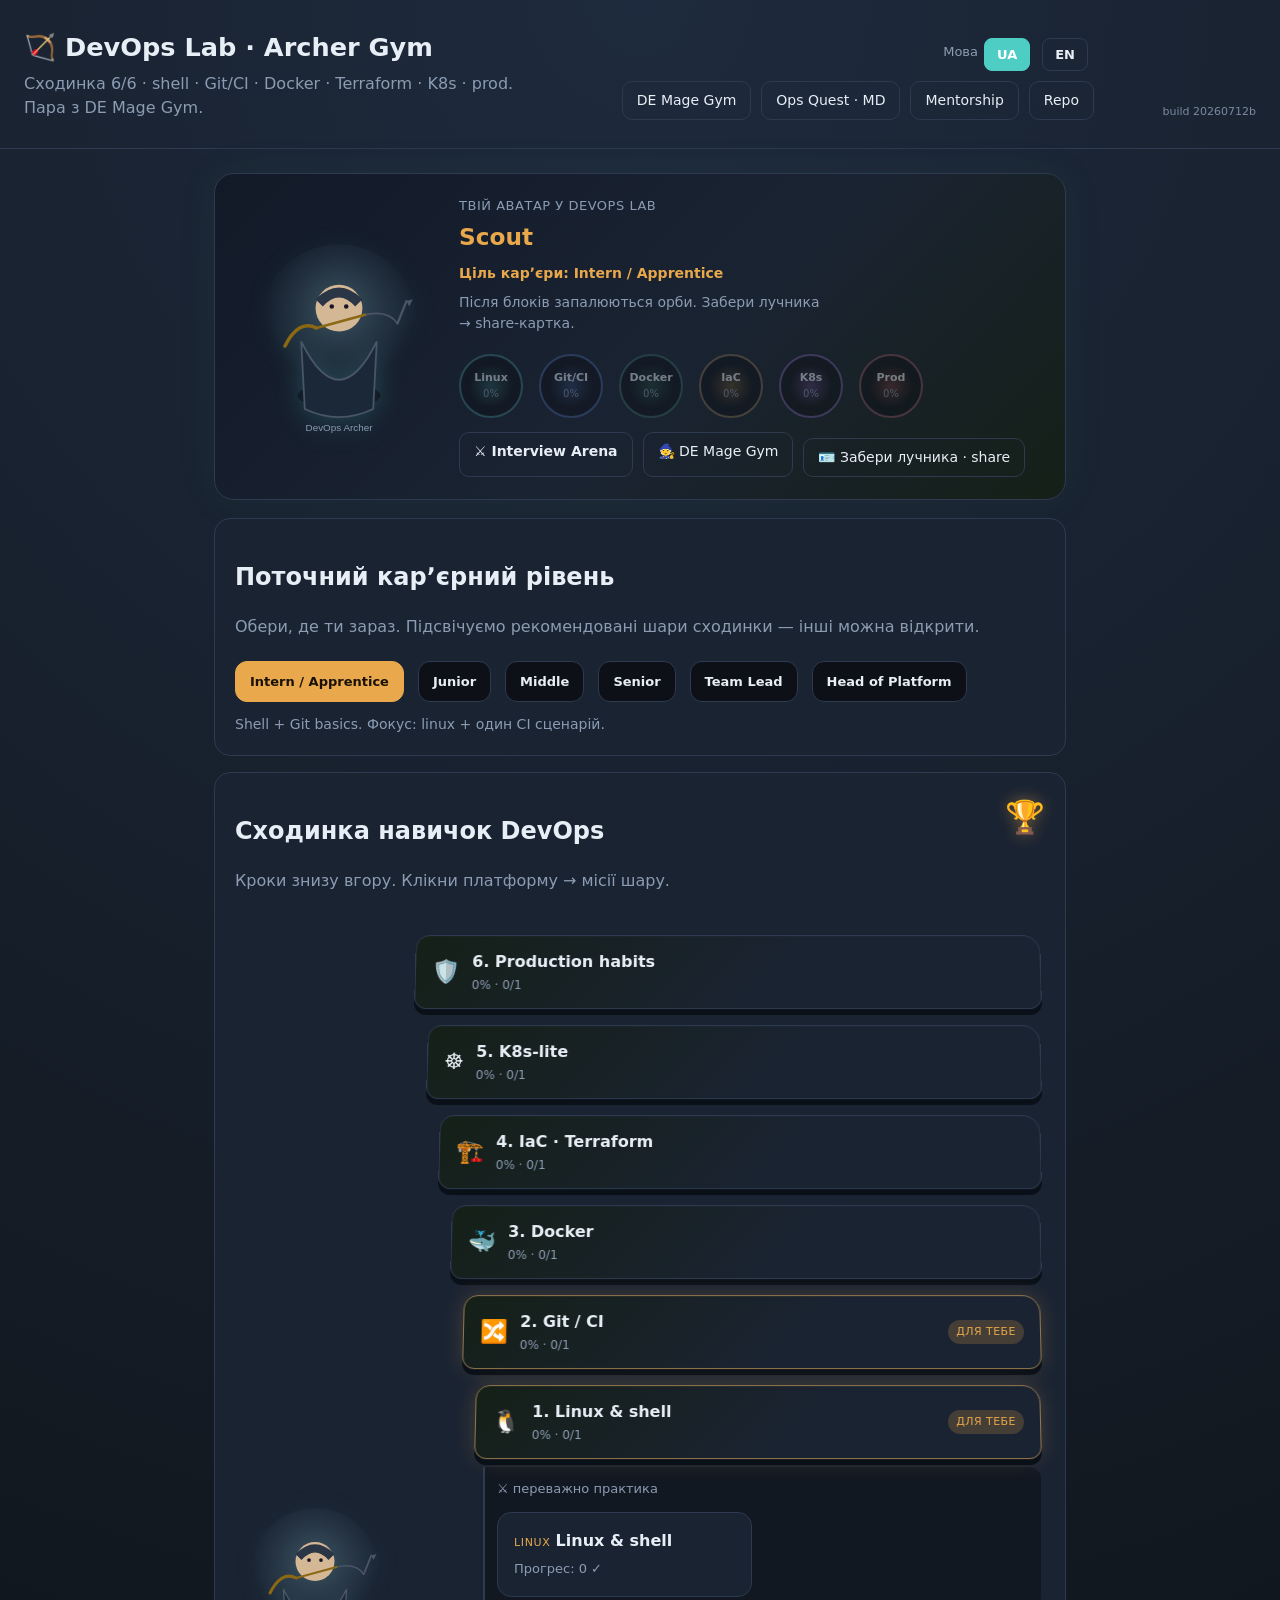
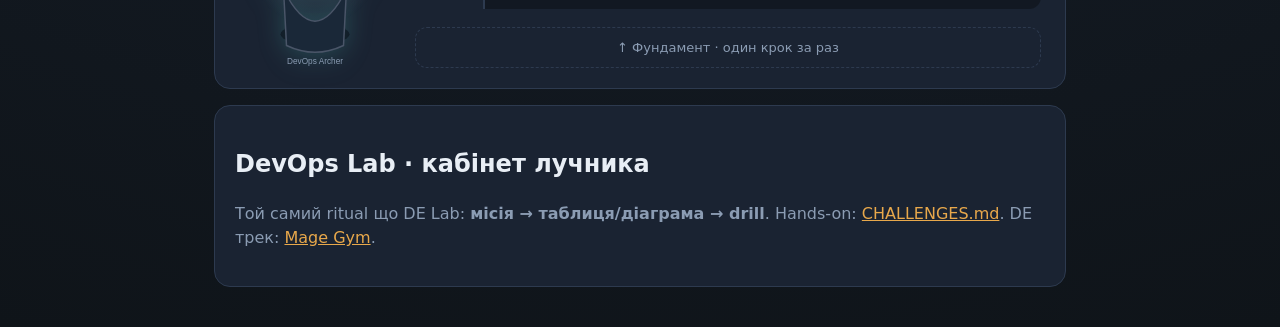
==== interactive/index.html @ 9ee4b8bf "Replace DevOps theory bullets with schema-first concept cards. Shell/Git/Docker/Terraform/K8s L0 map" ====
<!doctype html>
<html lang="uk">
<head>
  <meta charset="utf-8">
  <meta name="viewport" content="width=device-width, initial-scale=1">
  <title>DevOps Lab · Archer Gym</title>
  <meta name="description" content="DevOps Lab — shell, Git/CI, Docker, Terraform, K8s, prod drills. Archer hero, Ops Interview Arena.">
  <meta property="og:type" content="website">
  <meta property="og:site_name" content="DevOps Lab">
  <meta property="og:title" content="DevOps Lab · Archer Gym">
  <meta property="og:description" content="Claim your DevOps Archer. Shell · Git · Docker · K8s · Ops Arena.">
  <meta property="og:url" content="https://devops-lab-gym.web.app/">
  <link rel="stylesheet" href="styles.css?v=20260712b">
  <style>
    :root { --accent: #4ecdc4; --accent2: #e8a84b; }
    .hero-archer { filter: drop-shadow(0 0 12px rgba(78, 205, 196, 0.25)); }
  </style>
</head>
<body>
  <header>
    <div>
      <h1 id="hdr-title">🏹 DevOps Lab · Archer Gym</h1>
      <p id="hdr-lede">Сходинка навичок · shell · Git/CI · Docker.</p>
    </div>
    <div class="header-right">
      <div id="lang-slot"></div>
      <nav>
        <a id="nav-de-lab" href="https://de-lab-interview-gym.web.app" target="_blank" rel="noopener">DE Mage Gym</a>
        <a id="nav-ops-md" href="https://github.com/TEZv/devops-lab/blob/main/CHALLENGES.md" target="_blank" rel="noopener">Ops Quest · MD</a>
        <a id="nav-mentorship" href="https://sphere-mentorship-hub.vercel.app" target="_blank" rel="noopener">Mentorship</a>
        <a id="nav-repo" href="https://github.com/TEZv/devops-lab" target="_blank" rel="noopener">Repo</a>
      </nav>
    </div>
  </header>
  <main id="app"><p>Завантаження…</p></main>
  <script src="i18n.js?v=20260712b"></script>
  <script src="ladder.js?v=20260712b"></script>
  <script src="theory-viz.js?v=20260712b"></script>
  <script src="code-format.js?v=20260712b"></script>
  <script src="engine.js?v=20260712b"></script>
  <script src="interview-hub.js?v=20260712b"></script>
  <script src="app.js?v=20260712b"></script>
</body>
</html>
---- interactive/styles.css ----
:root {
  --bg: #0f1419;
  --card: #1a2332;
  --ink: #e8eef5;
  --muted: #8b9cb3;
  --line: #2d3a4f;
  --accent: #3d9a6a;
  --accent2: #e8a84b;
  --bad: #d45d5d;
  --good: #3d9a6a;
}
* { box-sizing: border-box; }
body {
  margin: 0;
  font-family: "Segoe UI", system-ui, sans-serif;
  background: radial-gradient(circle at top, #1e2a3d, var(--bg));
  color: var(--ink);
  line-height: 1.5;
}
a { color: var(--accent2); }
header {
  padding: 28px 24px;
  border-bottom: 1px solid var(--line);
  display: flex;
  flex-wrap: wrap;
  justify-content: space-between;
  gap: 16px;
  align-items: flex-end;
}
header h1 { margin: 0 0 6px; font-size: 1.6rem; }
header p { margin: 0; color: var(--muted); max-width: 52ch; }
header nav { display: flex; gap: 10px; flex-wrap: wrap; }
.header-right {
  display: flex;
  flex-direction: column;
  align-items: flex-end;
  gap: 10px;
}
.lang-toggle {
  display: inline-flex;
  align-items: center;
  gap: 6px;
  font-size: 13px;
  color: var(--muted);
}
.lang-toggle button {
  padding: 6px 12px;
  border-radius: 8px;
  border: 1px solid var(--line);
  background: transparent;
  color: var(--ink);
  cursor: pointer;
  font-size: 13px;
  font-weight: 600;
}
.lang-toggle button.active {
  background: var(--accent);
  border-color: var(--accent);
  color: #fff;
}
header nav a {
  padding: 8px 14px;
  border: 1px solid var(--line);
  border-radius: 10px;
  text-decoration: none;
  color: var(--ink);
  font-size: 14px;
}
.build-tag {
  display: block;
  margin-top: 8px;
  font-size: 11px;
  color: var(--muted);
  opacity: .85;
}
main { max-width: 900px; margin: 0 auto; padding: 24px; }
.pl-card {
  background: var(--card);
  border: 1px solid var(--line);
  border-radius: 16px;
  padding: 20px;
  margin-bottom: 16px;
}
.pl-block-grid {
  display: grid;
  grid-template-columns: repeat(auto-fill, minmax(220px, 1fr));
  gap: 12px;
}
.pl-block-btn {
  text-align: left;
  background: var(--card);
  border: 1px solid var(--line);
  border-radius: 14px;
  padding: 16px;
  color: var(--ink);
  cursor: pointer;
}
.pl-block-btn:hover { border-color: var(--accent); }
.pl-block-btn.stub { border-style: dashed; opacity: .75; }
.pl-level-tabs { display: flex; gap: 8px; flex-wrap: wrap; margin: 16px 0; }
.pl-level-tab {
  padding: 8px 14px;
  border-radius: 10px;
  border: 1px solid var(--line);
  background: transparent;
  color: var(--ink);
  cursor: pointer;
}
.pl-level-tab.active { background: var(--accent); border-color: var(--accent); color: #fff; }
.pl-level-tab.done { box-shadow: inset 0 0 0 2px var(--good); }
.pl-diagram {
  background: #0d1117;
  padding: 14px;
  border-radius: 10px;
  font-size: 13px;
  overflow-x: auto;
  border: 1px solid var(--line);
  font-family: ui-monospace, monospace;
  white-space: pre-wrap;
  word-break: break-word;
}
.pl-blank-template {
  font-family: ui-monospace, monospace;
  font-size: 14px;
  padding: 14px;
  background: #0d1117;
  border-radius: 10px;
  line-height: 1.55;
  margin-bottom: 12px;
  white-space: pre-wrap;
  word-break: break-word;
  overflow-x: auto;
  tab-size: 2;
}
.pl-slot {
  display: inline-block;
  min-width: 72px;
  padding: 2px 8px;
  margin: 0 2px;
  border-radius: 6px;
  border: 1px dashed var(--accent2);
}
.pl-slot.filled { border-style: solid; background: rgba(61,154,106,.15); }
.pl-word-bank { display: flex; flex-wrap: wrap; gap: 8px; margin: 12px 0; }
.pl-chip {
  padding: 8px 12px;
  border-radius: 999px;
  border: 1px solid var(--line);
  background: #243044;
  color: var(--ink);
  cursor: pointer;
}
.pl-chip:hover { border-color: var(--accent2); }
.pl-drag-list { display: grid; gap: 8px; }
.pl-drag-item {
  padding: 12px;
  border: 1px solid var(--line);
  border-radius: 10px;
  cursor: grab;
  background: #243044;
}
.pl-match-grid { display: grid; grid-template-columns: 1fr 1fr; gap: 12px; position: relative; z-index: 1; }
@media (max-width: 640px) {
  .pl-match-grid { grid-template-columns: 1fr; }
  .pl-match-svg { display: none; }
}
.pl-match-wrap { position: relative; }
.pl-match-arena {
  position: relative;
  margin: 8px 0 4px;
}
.pl-match-svg {
  position: absolute;
  inset: 0;
  width: 100%;
  height: 100%;
  pointer-events: none;
  z-index: 2;
  overflow: visible;
}
.pl-match-col { display: flex; flex-direction: column; gap: 6px; }
.pl-match-btn {
  display: block;
  width: 100%;
  text-align: left;
  padding: 10px 12px;
  border: 1px solid var(--line);
  border-radius: 10px;
  background: #243044;
  color: var(--ink);
  cursor: pointer;
  margin-bottom: 0;
  transition: border-color .15s, box-shadow .15s, transform .15s;
}
.pl-match-btn.sel { border-color: var(--accent2); box-shadow: 0 0 0 1px var(--accent2); }
.pl-match-btn.done { opacity: 1; cursor: default; }
.pl-match-btn.miss { border-color: var(--bad); animation: pl-shake .35s ease; }
@keyframes pl-shake {
  0%, 100% { transform: translateX(0); }
  25% { transform: translateX(-4px); }
  75% { transform: translateX(4px); }
}
.pl-match-study { margin-bottom: 8px; }
.pl-study-list { display: flex; flex-direction: column; gap: 8px; margin: 12px 0; }
.pl-study-row {
  display: grid;
  grid-template-columns: auto 1fr auto 1.4fr;
  gap: 10px;
  align-items: center;
  padding: 12px 14px;
  border-radius: 12px;
  border: 1px solid color-mix(in srgb, var(--pair) 55%, var(--line));
  background: color-mix(in srgb, var(--pair) 12%, #1a2332);
  border-left: 4px solid var(--pair);
}
.pl-study-left { font-weight: 600; }
.pl-study-arrow { color: var(--pair); font-size: 1.1rem; }
.pl-study-right { color: var(--ink); font-size: 14px; }
@media (max-width: 640px) {
  .pl-study-row { grid-template-columns: 1fr; }
  .pl-study-arrow { display: none; }
}
.pl-focus-chip {
  display: inline-block;
  margin-top: 8px;
  padding: 4px 10px;
  border-radius: 999px;
  font-size: 12px;
  background: rgba(232, 168, 75, 0.18);
  color: var(--accent2);
  border: 1px solid color-mix(in srgb, var(--accent2) 40%, transparent);
}
.pl-anchor { color: var(--accent2) !important; }
.pl-feedback { color: var(--muted); font-size: 14px; margin-top: 10px; }
.pl-actions { display: flex; gap: 8px; flex-wrap: wrap; margin-top: 10px; }
button {
  padding: 10px 16px;
  border-radius: 10px;
  border: 0;
  background: var(--accent);
  color: #fff;
  cursor: pointer;
  font: inherit;
}
button.ghost { background: transparent; border: 1px solid var(--line); color: var(--ink); }
.pl-pair { font-size: 14px; color: var(--muted); }
.pl-tip { color: var(--muted); font-size: 13px; margin: 0 0 8px; }
button { margin-right: 6px; margin-top: 6px; }
.pl-note { color: var(--accent2); font-size: 14px; }
.pl-tag {
  display: inline-block;
  font-size: 11px;
  letter-spacing: .04em;
  text-transform: uppercase;
  color: var(--accent2);
  border: 1px solid var(--line);
  border-radius: 999px;
  padding: 2px 8px;
  margin-bottom: 6px;
}
.pl-slot.active { box-shadow: 0 0 0 2px var(--accent2); }
.pl-slot.drop-target { background: rgba(232,168,75,.2); }
.pl-chip.dragging { opacity: .55; }
.pl-code-buggy {
  background: #1a1010;
  border: 1px solid var(--bad);
  border-radius: 10px;
  padding: 14px;
  overflow-x: auto;
  font-size: 13px;
  font-family: ui-monospace, monospace;
  white-space: pre-wrap;
  word-break: break-word;
  tab-size: 2;
}
.pl-options { display: grid; gap: 8px; margin: 12px 0; }
.pl-option-btn {
  text-align: left;
  background: #243044;
  border: 1px solid var(--line);
  color: var(--ink);
  border-radius: 12px;
  padding: 12px 14px;
}
.pl-option-btn.ok { border-color: var(--good); background: rgba(61,154,106,.15); }
.pl-option-btn.bad { border-color: var(--bad); background: rgba(212,93,93,.12); }
.pl-tracks { display: flex; gap: 8px; flex-wrap: wrap; margin: 12px 0 16px; }
.pl-pill {
  border: 1px solid var(--line);
  border-radius: 999px;
  padding: 4px 10px;
  font-size: 12px;
  color: var(--muted);
}
.pl-track-label {
  display: block;
  font-size: 11px;
  color: var(--accent2);
  margin-bottom: 4px;
  text-transform: uppercase;
  letter-spacing: .05em;
}
.pl-howto ol { color: var(--muted); padding-left: 1.2rem; }
.pl-howto li { margin-bottom: 6px; }
.pl-level-tabs { max-height: 140px; overflow: auto; }
.pl-progress-line { color: var(--accent2); font-size: 13px; margin: 8px 0 0; }
.pl-toast {
  position: fixed;
  right: 16px;
  bottom: 16px;
  padding: 10px 14px;
  border-radius: 12px;
  background: #243044;
  border: 1px solid var(--good);
  color: var(--ink);
  z-index: 50;
  animation: pl-pop .25s ease;
}
.pl-toast.bad { border-color: var(--bad); }
@keyframes pl-pop {
  from { transform: translateY(8px); opacity: 0; }
  to { transform: none; opacity: 1; }
}
button.marked { background: var(--good); }
.pl-story {
  display: flex;
  gap: 12px;
  align-items: flex-start;
  background: linear-gradient(120deg, rgba(61,154,106,.15), rgba(232,168,75,.12));
  border: 1px solid var(--line);
  border-radius: 14px;
  padding: 14px;
  margin-bottom: 12px;
}
.pl-story p { margin: 0; }
.pl-story-emoji { font-size: 1.6rem; }
.pl-flow {
  display: flex;
  flex-wrap: wrap;
  gap: 8px;
  align-items: stretch;
  margin: 12px 0;
}
.pl-flow-step {
  flex: 1 1 120px;
  background: #243044;
  border: 1px solid var(--line);
  border-radius: 12px;
  padding: 10px;
  display: flex;
  flex-direction: column;
  gap: 4px;
}
.pl-flow-step span { color: var(--muted); font-size: 12px; }
.pl-flow-arrow {
  align-self: center;
  color: var(--accent2);
  font-weight: 700;
}
.pl-diagram-alive {
  border-color: var(--accent);
  box-shadow: inset 0 0 0 1px rgba(61,154,106,.25);
}
.pl-flip-grid {
  display: grid;
  grid-template-columns: repeat(auto-fill, minmax(160px, 1fr));
  gap: 10px;
}
.pl-flip-card {
  min-height: 110px;
  border-radius: 14px;
  border: 1px solid var(--line);
  background: #243044;
  color: var(--ink);
  cursor: pointer;
  padding: 12px;
  text-align: left;
  transition: transform .2s ease, border-color .2s ease;
}
.pl-flip-card:hover { border-color: var(--accent2); transform: translateY(-2px); }
.pl-flip-card .back { display: none; color: var(--muted); font-size: 13px; }
.pl-flip-card.flipped {
  background: rgba(61,154,106,.18);
  border-color: var(--good);
}
.pl-flip-card.flipped .front { display: none; }
.pl-flip-card.flipped .back { display: block; }
.pl-pipeline {
  display: flex;
  flex-wrap: wrap;
  gap: 8px;
  align-items: center;
  margin: 12px 0;
}
.pl-pipe-slot {
  min-width: 110px;
  background: #0d1117;
  border: 1px dashed var(--accent2);
  border-radius: 12px;
  padding: 10px;
  text-align: center;
}
.pl-pipe-slot.filled {
  border-style: solid;
  background: rgba(61,154,106,.12);
}
.pl-pipe-slot small { display: block; color: var(--muted); font-size: 11px; margin-bottom: 4px; }
.pl-scenario .pl-options { margin-top: 12px; }
.pl-mission {
  background: linear-gradient(145deg, rgba(232,168,75,.14), rgba(61,154,106,.1));
  border: 1px solid var(--line);
  border-radius: 16px;
  padding: 14px;
  margin-bottom: 14px;
}
.pl-mission-head {
  display: flex;
  gap: 12px;
  align-items: flex-start;
}
.pl-mission-head span { font-size: 1.6rem; }
.pl-mission-head p { margin: 4px 0 0; color: var(--muted); }
.pl-mission-ask {
  margin: 10px 0 0;
  font-weight: 600;
  color: var(--accent2);
}
.pl-mini-table {
  width: 100%;
  border-collapse: collapse;
  margin-top: 12px;
  font-size: 13px;
  font-family: ui-monospace, monospace;
}
.pl-mini-table th,
.pl-mini-table td {
  border: 1px solid var(--line);
  padding: 6px 8px;
  text-align: left;
}
.pl-mini-table th { background: #0d1117; color: var(--muted); }
.pl-mini-table tr.hl td {
  background: rgba(61,154,106,.2);
}
.pl-mini-table caption {
  text-align: left;
  font-weight: 600;
  padding: 0 0 8px;
  color: var(--accent2);
}
.pl-col-glossary {
  margin: 10px 0 14px;
  padding: 10px 12px;
  border-radius: 8px;
  border: 1px solid var(--line);
  background: #1a2332;
  font-size: 13px;
}
.pl-col-glossary-title {
  margin: 0 0 8px;
  font-size: 12px;
  text-transform: uppercase;
  letter-spacing: 0.04em;
  color: var(--accent2);
}
.pl-col-glossary-list {
  margin: 0;
  display: grid;
  gap: 6px;
}
.pl-col-glossary-list dt {
  font-family: ui-monospace, monospace;
  color: var(--ink);
  font-weight: 600;
}
.pl-col-glossary-list dd {
  margin: 0;
  color: var(--muted);
  padding-bottom: 4px;
  border-bottom: 1px solid rgba(255, 255, 255, 0.06);
}
.pl-col-glossary-list dd:last-child {
  border-bottom: none;
  padding-bottom: 0;
}
.pl-join-tables {
  display: grid;
  gap: 12px;
  margin: 8px 0;
}
@media (min-width: 640px) {
  .pl-join-tables { grid-template-columns: 1fr 1fr; }
}
.pl-pick-table tr {
  cursor: pointer;
}
.pl-pick-table tr:hover td {
  background: rgba(232,168,75,.1);
}
.pl-pick-table tr.picked td {
  background: rgba(61,154,106,.18);
  outline: 1px solid var(--good);
}
.pl-pick-table tr.bad-pick td {
  background: rgba(212,93,93,.18);
}
.pl-pick-table .pick-mark {
  text-align: center;
  color: var(--accent2);
}
.pl-csv-lab { margin-top: 8px; }
.pl-csv-frame {
  border: 1px solid var(--line);
  border-radius: 14px;
  overflow: hidden;
  margin-bottom: 12px;
  background: #0d1117;
}
.pl-csv-bar {
  padding: 8px 12px;
  background: #243044;
  border-bottom: 1px solid var(--line);
  font-size: 12px;
  color: var(--muted);
}
.pl-csv-frame .pl-mini-table { margin: 0; }
.pl-sql-input, .pl-answer-input {
  width: 100%;
  margin: 8px 0;
  padding: 10px 12px;
  border-radius: 10px;
  border: 1px solid var(--line);
  background: #0d1117;
  color: var(--ink);
  font: inherit;
}
.pl-sql-input { font-family: ui-monospace, monospace; white-space: pre; tab-size: 2; }
.pl-sql-out {
  background: #0d1117;
  border: 1px solid var(--line);
  border-radius: 10px;
  padding: 10px;
  max-height: 180px;
  overflow: auto;
  font-size: 12px;
  font-family: ui-monospace, monospace;
  white-space: pre-wrap;
  word-break: break-word;
}
.pl-type-grid {
  display: grid;
  grid-template-columns: repeat(auto-fill, minmax(240px, 1fr));
  gap: 10px;
}
.pl-type-card {
  width: 100%;
  text-align: left;
  padding: 14px;
  border-radius: 14px;
  border: 1px solid var(--line);
  background: #243044;
  color: var(--ink);
  cursor: pointer;
}
.pl-type-card .muted { display: block; color: var(--muted); font-size: 12px; margin-top: 4px; }
.pl-type-card.seen { border-color: var(--good); }
.pl-type-detail {
  margin-top: 8px;
  padding: 10px;
  border-radius: 12px;
  background: rgba(61,154,106,.1);
  border: 1px solid var(--line);
  font-size: 13px;
  color: var(--muted);
}
.pl-type-detail.hidden { display: none; }
.pl-type-detail p { margin: 0 0 6px; }

/* Sigil atlas — company map */
.pl-sigil-atlas-wrap { max-width: 100%; }
.pl-atlas-intro {
  margin: 0 0 28px;
  max-width: 46ch;
  position: relative;
  z-index: 4;
}
.pl-sigil-atlas {
  position: relative;
  width: 100%;
  max-width: 520px;
  margin: 0 auto 16px;
  aspect-ratio: 1 / 1.05;
  min-height: 340px;
  padding: 12px 8px 8px;
  box-sizing: border-box;
  isolation: isolate;
}
.pl-atlas-svg {
  position: absolute;
  inset: 0;
  pointer-events: none;
  z-index: 1;
}
.pl-atlas-core {
  position: absolute;
  left: 50%;
  top: 50%;
  transform: translate(-50%, -50%);
  z-index: 3;
  width: 88px;
  height: 88px;
  border-radius: 50%;
  display: flex;
  flex-direction: column;
  align-items: center;
  justify-content: center;
  gap: 2px;
  background: radial-gradient(circle, #1e2a3d 0%, #0f1419 70%);
  border: 2px solid var(--line);
  box-shadow: 0 0 24px rgba(232,168,75,.15);
  transition: box-shadow .4s ease, border-color .4s ease;
}
.pl-atlas-core.lit {
  border-color: var(--accent2);
  box-shadow: 0 0 32px rgba(232,168,75,.45);
  animation: pl-pulse 1.2s ease 2;
}
@keyframes pl-pulse {
  0%,100% { transform: translate(-50%, -50%) scale(1); }
  50% { transform: translate(-50%, -50%) scale(1.06); }
}
.pl-atlas-gem {
  font-size: 22px;
  color: var(--accent2);
  line-height: 1;
}
.pl-atlas-count {
  font-size: 13px;
  font-weight: 700;
  color: var(--ink);
}
.pl-atlas-core-label {
  font-size: 10px;
  letter-spacing: .06em;
  color: var(--muted);
}
.pl-atlas-node {
  position: absolute;
  z-index: 2;
  transform: translate(-50%, -50%);
  width: min(108px, 26vw);
  padding: 10px 8px 8px;
  border-radius: 14px;
  border: 2px solid color-mix(in srgb, var(--node) 45%, var(--line));
  background: linear-gradient(160deg, color-mix(in srgb, var(--node) 18%, #1a2332), #1a2332);
  color: var(--ink);
  cursor: pointer;
  text-align: center;
  box-shadow: 0 4px 16px rgba(0,0,0,.35);
  transition: transform .15s ease, box-shadow .2s ease, border-color .2s ease;
}
.pl-atlas-node:hover {
  transform: translate(-50%, -50%) scale(1.04);
  box-shadow: 0 6px 20px color-mix(in srgb, var(--node) 35%, transparent);
}
.pl-atlas-node.active {
  border-color: var(--node);
  box-shadow: 0 0 20px color-mix(in srgb, var(--node) 50%, transparent);
}
.pl-atlas-node.seen {
  border-color: var(--node);
}
.pl-sigil-badge {
  display: inline-block;
  font-size: 10px;
  font-weight: 800;
  letter-spacing: .06em;
  padding: 2px 7px;
  border-radius: 6px;
  background: color-mix(in srgb, var(--node, var(--accent2)) 35%, transparent);
  color: var(--node, var(--accent2));
  margin-bottom: 4px;
}
.pl-node-glyph {
  display: block;
  font-size: 26px;
  line-height: 1.1;
}
.pl-node-name {
  display: block;
  font-size: 11px;
  font-weight: 700;
  margin-top: 2px;
  line-height: 1.2;
}
.pl-node-hook {
  display: block;
  font-size: 10px;
  color: color-mix(in srgb, var(--node) 80%, var(--ink));
  margin-top: 4px;
  line-height: 1.25;
  font-weight: 600;
}
.pl-atlas-dock {
  margin: 0 auto 12px;
  max-width: 520px;
  border-radius: 14px;
  border: 1px solid color-mix(in srgb, var(--node, var(--line)) 40%, var(--line));
  background: linear-gradient(180deg, color-mix(in srgb, var(--node, #243044) 12%, var(--card)), var(--card));
  overflow: hidden;
  animation: pl-dock-in .25s ease;
}
.pl-atlas-dock.hidden { display: none; }
@keyframes pl-dock-in {
  from { opacity: 0; transform: translateY(6px); }
  to { opacity: 1; transform: translateY(0); }
}
.pl-atlas-dock-head {
  padding: 12px 14px;
  border-bottom: 1px solid var(--line);
  display: flex;
  flex-wrap: wrap;
  align-items: center;
  gap: 8px;
}
.pl-atlas-hook {
  flex: 1 1 100%;
  font-size: 14px;
  font-weight: 600;
  color: var(--node, var(--accent2));
}
.pl-atlas-dock-body {
  padding: 10px 14px 12px;
  font-size: 13px;
  color: var(--muted);
}
.pl-atlas-dock-body p { margin: 0 0 8px; }
.pl-dock-ico { margin-right: 4px; }
.pl-study-sigil {
  flex: 0 0 auto;
  font-size: 10px;
  font-weight: 800;
  letter-spacing: .05em;
  padding: 4px 8px;
  border-radius: 6px;
  background: color-mix(in srgb, var(--sigil) 30%, transparent);
  color: var(--sigil);
}
.pl-match-themed {
  border-left: 4px solid var(--match) !important;
  display: flex;
  align-items: center;
  gap: 8px;
  text-align: left;
}
.pl-match-sigil {
  flex: 0 0 auto;
  font-size: 10px;
  font-weight: 800;
  padding: 3px 6px;
  border-radius: 5px;
  background: color-mix(in srgb, var(--match) 25%, transparent);
  color: var(--match);
}

/* Aim range */
.pl-aim-arena {
  max-width: 360px;
  margin: 12px auto;
}
.pl-aim-arena.shake { animation: pl-shake .28s ease; }
@keyframes pl-shake {
  0%,100% { transform: translateX(0); }
  30% { transform: translateX(-4px); }
  60% { transform: translateX(4px); }
}
.pl-aim-svg { width: 100%; height: auto; display: block; }
.pl-aim-sector { fill: #243044; stroke: #2d3a4f; stroke-width: 1; }
.pl-aim-sector.hit { fill: rgba(61,154,106,.55); }
.pl-aim-sector.miss { fill: rgba(212,93,93,.4); }
.pl-aim-label { fill: #e8eef5; font-size: 11px; pointer-events: none; }
.pl-aim-arrow { stroke: #e8a84b; stroke-width: 3; stroke-linecap: round; }
.pl-aim-head { fill: #e8a84b; }
.pl-aim-dial { width: 100%; max-width: 360px; display: block; margin: 8px auto; }
.pl-aim-legend { color: var(--muted); font-size: 13px; }

/* Fog probe */
.pl-fog-stage {
  position: relative;
  overflow: hidden;
  border-radius: 14px;
  border: 1px solid var(--line);
  max-height: 320px;
  overflow: auto;
  touch-action: none;
}
.pl-fog-table { margin: 0; filter: none; }
.pl-fog-mask {
  position: absolute;
  inset: 0;
  pointer-events: none;
  background: radial-gradient(
    circle 70px at var(--mx, 50%) var(--my, 50%),
    transparent 0,
    transparent 40%,
    rgba(5,8,14,.92) 70%
  );
}
.pl-fog-table td.found {
  background: rgba(61,154,106,.45) !important;
  outline: 2px solid var(--good);
}
.pl-fog-table td.false-hit {
  background: rgba(212,93,93,.25) !important;
}

/* Constellation */
.pl-const-canvas {
  width: 100%;
  max-width: 560px;
  display: block;
  border-radius: 14px;
  border: 1px solid var(--line);
  cursor: crosshair;
  background: #0b1220;
}

/* —— Hero cabin / skill orbs —— */
.hero-cabin {
  display: grid;
  grid-template-columns: 200px 1fr;
  gap: 20px;
  align-items: center;
  background: linear-gradient(135deg, #121a28 0%, #1a2332 55%, #152018 100%);
  border: 1px solid var(--line);
  border-radius: 20px;
  padding: 22px 24px;
  margin-bottom: 18px;
  box-shadow: 0 0 40px rgba(61, 154, 106, 0.08);
}
@media (max-width: 640px) {
  .hero-cabin { grid-template-columns: 1fr; text-align: center; }
  .hero-actions { justify-content: center; }
  .skill-orb-row { justify-content: center; }
}
.hero-svg { width: 180px; height: auto; display: block; margin: 0 auto; }
.hero-eyebrow { margin: 0; color: var(--muted); font-size: 13px; letter-spacing: .04em; text-transform: uppercase; }
.hero-rank { margin: 4px 0 8px; font-size: 1.45rem; color: var(--accent2); }
.hero-tip { margin: 0 0 14px; color: var(--muted); font-size: 14px; max-width: 42ch; }
.skill-orb-row { display: flex; flex-wrap: wrap; gap: 10px; margin-bottom: 14px; }
.skill-orb-row.compact { margin: 0; gap: 8px; }
.skill-orb {
  position: relative;
  width: 64px;
  height: 64px;
  border-radius: 50%;
  border: 2px solid color-mix(in srgb, var(--orb) 40%, var(--line));
  background: #0d1117;
  color: var(--ink);
  cursor: default;
  display: flex;
  flex-direction: column;
  align-items: center;
  justify-content: center;
  font-size: 11px;
  padding: 0;
  opacity: .45;
  transition: opacity .25s, box-shadow .25s, transform .2s;
}
.skill-orb.on {
  opacity: 1;
  box-shadow: 0 0 18px color-mix(in srgb, var(--orb) 55%, transparent);
  border-color: var(--orb);
}
.skill-orb .orb-glow {
  position: absolute;
  inset: 8px;
  border-radius: 50%;
  background: radial-gradient(circle, color-mix(in srgb, var(--orb) 35%, transparent), transparent 70%);
  pointer-events: none;
}
.skill-orb .orb-label { position: relative; font-weight: 600; z-index: 1; }
.skill-orb .orb-pct { position: relative; color: var(--muted); font-size: 10px; z-index: 1; }
.skill-orb-row.compact .skill-orb {
  width: 22px;
  height: 22px;
  font-size: 0;
  border-width: 2px;
}
.hero-actions { display: flex; flex-wrap: wrap; gap: 10px; }
.hero-actions .ghost, .nav-pill {
  padding: 8px 14px;
  border: 1px solid var(--line);
  border-radius: 10px;
  background: transparent;
  color: var(--ink);
  cursor: pointer;
  text-decoration: none;
  font-size: 14px;
}
.hero-actions button:not(.ghost), #btn-dl {
  padding: 8px 14px;
  border: none;
  border-radius: 10px;
  background: var(--accent);
  color: #fff;
  cursor: pointer;
  font-size: 14px;
}
.hero-mini {
  display: flex;
  align-items: center;
  gap: 16px;
  margin-bottom: 12px;
  cursor: pointer;
  padding: 8px 12px;
  border-radius: 14px;
  border: 1px dashed var(--line);
  background: rgba(26, 35, 50, 0.6);
}
.hero-mini .hero-svg { width: 72px; }
.pl-track-label {
  display: inline-block;
  font-size: 11px;
  text-transform: uppercase;
  letter-spacing: .06em;
  color: var(--accent2);
  margin-bottom: 4px;
}
.road-theory { border-color: color-mix(in srgb, var(--accent2) 35%, var(--line)); }
.road-practice { border-color: color-mix(in srgb, var(--accent) 35%, var(--line)); }
#share-canvas {
  width: 100%;
  max-width: 720px;
  border-radius: 14px;
  border: 1px solid var(--line);
  display: block;
}
.share-caption-label {
  display: block;
  margin: 14px 0 6px;
  font-size: 13px;
  color: var(--muted);
}
.share-caption {
  width: 100%;
  max-width: 720px;
  background: #0d1117;
  color: var(--ink);
  border: 1px solid var(--line);
  border-radius: 12px;
  padding: 12px 14px;
  font: 14px/1.45 Consolas, "Segoe UI", monospace;
  resize: vertical;
}
.share-bar .share-li {
  background: #0a66c2 !important;
  color: #fff !important;
  border: none;
  padding: 8px 14px;
  border-radius: 10px;
  cursor: pointer;
  font-size: 14px;
}
.share-bar .share-ig {
  background: linear-gradient(45deg, #f09433, #e6683c, #dc2743, #cc2366, #bc1888) !important;
  color: #fff !important;
  border: none;
  padding: 8px 14px;
  border-radius: 10px;
  cursor: pointer;
  font-size: 14px;
}
.share-bar .share-x {
  background: #111 !important;
  color: #fff !important;
  border: 1px solid #333;
  padding: 8px 14px;
  border-radius: 10px;
  cursor: pointer;
  font-size: 14px;
}
.share-bar .share-th {
  background: #101010 !important;
  color: #fff !important;
  border: 1px solid #444;
  padding: 8px 14px;
  border-radius: 10px;
  cursor: pointer;
  font-size: 14px;
}

/* Career tier picker */
.career-tier-row {
  display: flex;
  flex-wrap: wrap;
  gap: 8px;
  margin: 12px 0;
}
.career-tier-btn {
  padding: 10px 14px;
  border-radius: 12px;
  border: 1px solid var(--line);
  background: #0d1117;
  color: var(--ink);
  cursor: pointer;
  font-size: 13px;
  font-weight: 600;
}
.career-tier-btn.active {
  background: var(--accent2);
  border-color: var(--accent2);
  color: #1a1208;
}
.career-blurb {
  color: var(--muted);
  font-size: 14px;
  margin: 0;
  max-width: 62ch;
}
.hero-aim {
  margin: 0 0 8px;
  color: var(--accent2);
  font-size: 14px;
  font-weight: 600;
}

/* Skill staircase (blocks, not flat grid) */
.stair-card { overflow: hidden; }
.stair-header {
  display: flex;
  justify-content: space-between;
  align-items: flex-start;
  gap: 12px;
  margin-bottom: 8px;
}
.stair-trophy { font-size: 2rem; filter: drop-shadow(0 0 8px rgba(232,168,75,.45)); }
.stair-layout {
  display: grid;
  grid-template-columns: 160px 1fr;
  gap: 16px;
  align-items: end;
  margin-top: 12px;
}
@media (max-width: 700px) {
  .stair-layout { grid-template-columns: 1fr; }
  .stair-mage-dock { display: none; }
}
.stair-mage-dock .hero-svg { width: 150px; margin: 0 auto; }
.stair-column {
  display: flex;
  flex-direction: column;
  gap: 10px;
  padding: 8px 4px 0;
}
.stair-step {
  position: relative;
  margin-left: calc((6 - var(--step, 1)) * 12px);
  transition: margin .2s;
}
.stair-platform {
  width: 100%;
  display: flex;
  align-items: center;
  gap: 12px;
  text-align: left;
  padding: 14px 16px;
  border-radius: 14px 18px 12px 12px;
  border: 1px solid var(--line);
  background: linear-gradient(135deg, #152018, #1a2332 60%);
  color: var(--ink);
  cursor: pointer;
  box-shadow: 0 6px 0 #0a1018;
  transform: perspective(400px) rotateX(2deg);
}
.stair-step.recommended .stair-platform {
  border-color: color-mix(in srgb, var(--accent2) 55%, var(--line));
  box-shadow: 0 6px 0 #0a1018, 0 0 20px rgba(232,168,75,.2);
}
.stair-step.accent .stair-platform {
  border-color: color-mix(in srgb, var(--accent) 50%, var(--line));
}
.stair-step.complete .stair-platform {
  border-color: var(--good);
}
.stair-step.started:not(.complete) .stair-platform {
  border-color: color-mix(in srgb, var(--accent) 40%, var(--line));
}
.stair-icon { font-size: 1.4rem; }
.stair-meta { flex: 1; display: flex; flex-direction: column; gap: 2px; }
.stair-pct { font-size: 12px; color: var(--muted); }
.stair-badge {
  font-size: 11px;
  text-transform: uppercase;
  letter-spacing: .04em;
  padding: 4px 8px;
  border-radius: 999px;
  background: rgba(232,168,75,.2);
  color: var(--accent2);
}
.stair-missions {
  margin: 8px 0 4px 8px;
  padding: 12px;
  border-left: 2px solid var(--line);
  border-radius: 0 12px 12px 0;
  background: rgba(13,17,23,.55);
}
.stair-mode { margin: 0 0 8px; font-size: 13px; color: var(--muted); }
.stair-mission-grid {
  display: grid;
  grid-template-columns: repeat(auto-fill, minmax(200px, 1fr));
  gap: 10px;
}
.stair-base {
  text-align: center;
  color: var(--muted);
  font-size: 13px;
  padding: 10px;
  border: 1px dashed var(--line);
  border-radius: 12px;
  margin-top: 4px;
}
.archive-roads { margin-top: 14px; color: var(--muted); }
.archive-roads summary { cursor: pointer; color: var(--accent2); }

/* Interview Arena */
.hub-cta { font-weight: 700; }
.hub-eyebrow {
  margin: 0 0 6px;
  font-size: 12px;
  letter-spacing: .06em;
  text-transform: uppercase;
  color: var(--accent2);
}
.hub-lede, .hub-ethics { color: var(--muted); max-width: 58ch; }
.hub-ethics { font-size: 13px; border-left: 3px solid var(--accent2); padding-left: 10px; }
.hub-stats {
  display: flex;
  flex-wrap: wrap;
  gap: 12px;
  margin: 12px 0;
  font-size: 13px;
  color: var(--muted);
}
.hub-search-row {
  display: flex;
  flex-wrap: wrap;
  gap: 10px;
  align-items: center;
  margin-bottom: 12px;
}
.hub-bridge-row {
  display: flex;
  flex-wrap: wrap;
  gap: 8px;
  align-items: center;
  margin-bottom: 12px;
  padding: 10px 12px;
  border-radius: 10px;
  border: 1px dashed var(--line);
  background: rgba(78, 205, 196, 0.05);
}
.hub-bridge-label {
  font-size: 12px;
  color: var(--muted);
  font-weight: 600;
}
.hub-bridge-link { font-size: 13px; }
.hub-search {
  flex: 1 1 200px;
  padding: 10px 12px;
  border-radius: 10px;
  border: 1px solid var(--line);
  background: #121a28;
  color: var(--ink);
}
.hub-arch-tabs {
  display: flex;
  flex-wrap: wrap;
  gap: 8px;
  margin-bottom: 14px;
}
.hub-arch-tab {
  padding: 8px 12px;
  border-radius: 10px;
  border: 1px solid var(--line);
  text-decoration: none;
  color: var(--ink);
  font-size: 13px;
  background: #1a2332;
}
.hub-arch-tab.active {
  border-color: color-mix(in srgb, var(--hub, var(--accent)) 60%, var(--line));
  box-shadow: inset 0 0 0 1px color-mix(in srgb, var(--hub, var(--accent)) 40%, transparent);
}
.hub-arch-tab small { color: var(--muted); margin-left: 4px; }
.hub-task-list {
  display: flex;
  flex-direction: column;
  gap: 8px;
  max-height: min(62vh, 640px);
  overflow: auto;
  padding-right: 4px;
}
.hub-task {
  display: flex;
  align-items: flex-start;
  gap: 10px;
  padding: 12px 14px;
  border-radius: 12px;
  border: 1px solid color-mix(in srgb, var(--hub) 35%, var(--line));
  border-left: 4px solid var(--hub);
  background: color-mix(in srgb, var(--hub) 8%, #1a2332);
  text-decoration: none;
  color: var(--ink);
  transition: transform .12s ease;
}
.hub-task:hover { transform: translateX(2px); }
.hub-task.done { opacity: .88; }
.hub-task-sigil {
  flex: 0 0 auto;
  font-size: 10px;
  font-weight: 800;
  padding: 4px 7px;
  border-radius: 6px;
  background: color-mix(in srgb, var(--hub) 30%, transparent);
  color: var(--hub);
}
.hub-task-sigil.large { font-size: 12px; padding: 6px 10px; }
.hub-task-body { flex: 1; min-width: 0; }
.hub-task-body strong { display: block; font-size: 14px; margin-bottom: 4px; }
.hub-task-meta { display: block; font-size: 11px; color: var(--muted); }
.hub-task-hint { display: block; font-size: 12px; color: var(--muted); margin-top: 4px; }
.hub-done { color: var(--good); font-weight: 700; }
.hub-prompt-box {
  margin: 16px 0;
  padding: 14px;
  border-radius: 12px;
  background: rgba(0,0,0,.2);
  border: 1px solid var(--line);
}
.hub-prompt-box h3 { margin: 0 0 8px; font-size: 14px; }
.hub-detail-actions { display: flex; gap: 10px; flex-wrap: wrap; margin-top: 14px; }

/* Theory visualizations */
.pl-viz-mount { margin: 14px 0 18px; }
.pl-viz-caption { margin: 0 0 10px; color: var(--muted); font-size: 13px; }
.pl-viz-text-fallback { margin-top: 10px; }
.pl-viz-text-fallback summary { cursor: pointer; color: var(--accent2); font-size: 13px; }
.pl-viz-layer-stack { display: flex; flex-direction: column; align-items: center; gap: 4px; }
.pl-viz-layer {
  width: min(100%, 340px);
  display: flex;
  align-items: center;
  gap: 12px;
  padding: 12px 16px;
  border-radius: 12px;
  border: 2px solid color-mix(in srgb, var(--layer) 50%, var(--line));
  background: linear-gradient(90deg, color-mix(in srgb, var(--layer) 22%, #1a2332), #1a2332);
}
.pl-viz-ico { font-size: 22px; }
.pl-viz-layer-text strong { display: block; }
.pl-viz-layer-text span { font-size: 12px; color: var(--muted); }
.pl-viz-layer-arrow { color: var(--accent2); font-size: 12px; }
.pl-viz-side-tags { display: flex; flex-wrap: wrap; gap: 8px; margin-top: 12px; justify-content: center; }
.pl-viz-side-chip {
  font-size: 12px;
  padding: 6px 10px;
  border-radius: 8px;
  background: #121a28;
  border: 1px solid var(--line);
  color: var(--muted);
}
.pl-viz-side-chip b { color: var(--ink); }
.pl-viz-star-compare, .pl-viz-split, .pl-viz-coverage {
  display: grid;
  grid-template-columns: repeat(auto-fit, minmax(200px, 1fr));
  gap: 12px;
}
.pl-viz-compare-col, .pl-viz-split-col, .pl-viz-cov-yes, .pl-viz-cov-no {
  padding: 14px;
  border-radius: 14px;
  border: 1px solid color-mix(in srgb, var(--hub, var(--line)) 40%, var(--line));
  background: color-mix(in srgb, var(--hub, #1a2332) 10%, #1a2332);
}
.pl-viz-compare-col h4, .pl-viz-split-col h4, .pl-viz-cov-yes h4, .pl-viz-cov-no h4 { margin: 0 0 8px; }
.pl-viz-compare-col p { margin: 8px 0 0; font-size: 12px; color: var(--muted); }
.pl-viz-svg { width: 100%; height: auto; display: block; }
.pl-viz-split-col ul, .pl-viz-cov-yes ul, .pl-viz-cov-no ul { margin: 0; padding-left: 18px; font-size: 13px; color: var(--muted); }
.pl-viz-cov-yes { border-color: color-mix(in srgb, var(--good) 45%, var(--line)); }
.pl-viz-cov-no { border-color: color-mix(in srgb, var(--bad) 35%, var(--line)); }
.pl-viz-order-list { display: flex; flex-direction: column; gap: 6px; }
.pl-viz-order-step {
  display: grid;
  grid-template-columns: 28px 100px 1fr;
  gap: 10px;
  align-items: center;
  padding: 10px 12px;
  border-radius: 10px;
  border-left: 4px solid var(--step);
  background: color-mix(in srgb, var(--step) 12%, #1a2332);
  font-size: 13px;
}
.pl-viz-order-num {
  width: 24px;
  height: 24px;
  border-radius: 50%;
  background: var(--step);
  color: #fff;
  font-size: 11px;
  font-weight: 700;
  display: flex;
  align-items: center;
  justify-content: center;
}
.pl-viz-order-step span:last-child { color: var(--muted); font-size: 12px; }
.pl-viz-over-window {
  margin-top: 10px;
  padding: 10px 12px;
  border-radius: 10px;
  border: 1px dashed var(--accent2);
  font-size: 13px;
  color: var(--accent2);
}
.pl-viz-over-window span { font-weight: 700; margin-right: 6px; }
.pl-viz-bar-chart { display: flex; flex-direction: column; gap: 10px; }
.pl-viz-bar-row {
  display: grid;
  grid-template-columns: 140px 1fr 120px;
  gap: 10px;
  align-items: center;
  font-size: 12px;
}
.pl-viz-bar-track {
  height: 22px;
  border-radius: 6px;
  background: #0d1117;
  overflow: hidden;
  border: 1px solid var(--line);
}
.pl-viz-bar-fill { height: 100%; border-radius: 5px; transition: width .4s ease; }
.pl-viz-bar-val { color: var(--muted); font-size: 11px; }
.pl-viz-footnote { margin: 10px 0 0; font-size: 12px; color: var(--accent2); }
.pl-viz-orbit-skills {
  position: relative;
  width: 100%;
  max-width: 400px;
  margin: 0 auto;
  aspect-ratio: 1;
  min-height: 280px;
}
.pl-viz-orbit-core {
  position: absolute;
  left: 50%;
  top: 50%;
  transform: translate(-50%, -50%);
  font-size: 36px;
  z-index: 2;
}
.pl-viz-orbit-node {
  position: absolute;
  transform: translate(-50%, -50%);
  width: min(110px, 30vw);
  padding: 8px;
  border-radius: 12px;
  border: 2px solid color-mix(in srgb, var(--hub) 45%, var(--line));
  background: color-mix(in srgb, var(--hub) 15%, #1a2332);
  text-align: center;
  font-size: 11px;
}
.pl-viz-orbit-node strong { display: block; font-size: 12px; }
.pl-viz-orbit-node span { color: var(--muted); font-size: 10px; }
.pl-viz-flow-row {
  display: flex;
  flex-wrap: wrap;
  align-items: stretch;
  gap: 8px;
  justify-content: center;
}
.pl-viz-flow-chip {
  flex: 1 1 120px;
  max-width: 160px;
  padding: 12px;
  border-radius: 12px;
  border: 1px solid color-mix(in srgb, var(--hub) 40%, var(--line));
  background: color-mix(in srgb, var(--hub) 14%, #1a2332);
  text-align: center;
}
.pl-viz-flow-chip strong { display: block; font-size: 13px; margin-bottom: 4px; }
.pl-viz-flow-chip span { font-size: 11px; color: var(--muted); }
.pl-viz-flow-link { align-self: center; color: var(--accent2); font-size: 1.2rem; }
.pl-viz-pipe-row { display: flex; flex-wrap: wrap; align-items: center; gap: 6px; justify-content: center; }
.pl-viz-pipe-node {
  padding: 10px 14px;
  border-radius: 10px;
  border: 2px solid color-mix(in srgb, var(--node) 50%, var(--line));
  background: color-mix(in srgb, var(--node) 15%, #1a2332);
  text-align: center;
  min-width: 72px;
}
.pl-viz-pipe-node small { display: block; font-size: 10px; color: var(--muted); }
.pl-viz-pipe-arr { color: var(--accent2); }

.pl-viz-concept-grid {
  display: grid;
  grid-template-columns: repeat(auto-fit, minmax(180px, 1fr));
  gap: 10px;
}
.pl-viz-concept-card {
  padding: 12px;
  border-radius: 14px;
  border: 1px solid color-mix(in srgb, var(--hub) 40%, var(--line));
  background: color-mix(in srgb, var(--hub) 12%, #121a28);
}
.pl-viz-concept-head {
  display: flex;
  gap: 10px;
  align-items: flex-start;
  margin-bottom: 8px;
}
.pl-viz-concept-ico { font-size: 1.5rem; line-height: 1; }
.pl-viz-concept-badge {
  display: inline-block;
  margin-top: 2px;
  font-size: 10px;
  text-transform: uppercase;
  letter-spacing: .04em;
  color: var(--hub);
  opacity: .9;
}
.pl-viz-concept-hint {
  margin: 0 0 8px;
  font-size: 12px;
  color: var(--muted);
}
.pl-viz-concept-card ul {
  list-style: none;
  margin: 0;
  padding: 0;
  display: flex;
  flex-direction: column;
  gap: 6px;
}
.pl-viz-concept-card li {
  display: grid;
  grid-template-columns: 18px 1fr;
  gap: 6px;
  align-items: start;
  font-size: 12px;
}
.pl-viz-concept-card li code {
  font-family: ui-monospace, Consolas, monospace;
  color: var(--ink);
  white-space: pre-wrap;
  word-break: break-word;
}
.pl-viz-concept-card li.ok code { color: var(--good); }
.pl-viz-concept-card li.bad code { color: var(--bad); }
.pl-viz-mark { font-size: 12px; }
.pl-viz-type-grid {
  display: grid;
  grid-template-columns: repeat(auto-fit, minmax(200px, 1fr));
  gap: 12px;
}
.pl-viz-type-col {
  padding: 14px;
  border-radius: 14px;
  border: 1px solid color-mix(in srgb, var(--hub) 45%, var(--line));
  background: linear-gradient(160deg, color-mix(in srgb, var(--hub) 16%, #121a28), #121a28);
}
.pl-viz-type-head {
  display: flex;
  gap: 10px;
  align-items: flex-start;
  margin-bottom: 10px;
}
.pl-viz-type-ico { font-size: 1.6rem; }
.pl-viz-type-head strong { display: block; }
.pl-viz-type-head small { color: var(--muted); font-size: 12px; }
.pl-viz-type-traits {
  list-style: none;
  margin: 0 0 10px;
  padding: 0;
  display: flex;
  flex-direction: column;
  gap: 6px;
}
.pl-viz-type-traits li {
  display: grid;
  grid-template-columns: 18px 1fr;
  gap: 6px;
  font-size: 12px;
  color: var(--muted);
}
.pl-viz-type-traits b { color: var(--ink); }
.pl-viz-type-hold { margin-top: 8px; }
.pl-viz-type-hold-label {
  display: block;
  font-size: 11px;
  color: var(--muted);
  margin-bottom: 6px;
  text-transform: uppercase;
  letter-spacing: .03em;
}
.pl-viz-type-chip {
  display: inline-block;
  margin: 0 6px 6px 0;
  padding: 4px 8px;
  border-radius: 999px;
  font-size: 11px;
  background: rgba(61, 154, 106, 0.15);
  border: 1px solid color-mix(in srgb, var(--good) 35%, var(--line));
  color: var(--ink);
}
.pl-viz-type-chip.no {
  background: rgba(255, 107, 107, 0.12);
  border-color: color-mix(in srgb, var(--bad) 40%, var(--line));
}
.pl-viz-access-table { display: flex; flex-direction: column; gap: 6px; }
.pl-viz-access-head,
.pl-viz-access-row {
  display: grid;
  grid-template-columns: 1.1fr 1.2fr 1.4fr;
  gap: 8px;
  align-items: center;
  padding: 8px 10px;
  border-radius: 10px;
  font-size: 12px;
}
.pl-viz-access-head {
  color: var(--muted);
  text-transform: uppercase;
  letter-spacing: .03em;
  font-size: 10px;
}
.pl-viz-access-row {
  border: 1px solid color-mix(in srgb, var(--hub) 35%, var(--line));
  background: color-mix(in srgb, var(--hub) 10%, #121a28);
}
.pl-viz-access-row code {
  font-family: ui-monospace, Consolas, monospace;
  color: var(--accent2);
}
@media (max-width: 700px) {
  .pl-viz-access-head { display: none; }
  .pl-viz-access-row { grid-template-columns: 1fr; gap: 4px; }
}
.pl-viz-caption {
  margin: 0 0 10px;
  font-size: 13px;
  color: var(--muted);
}

.pl-recall-panel {
  margin: 12px 0 16px;
  padding: 12px 14px;
  border-radius: 10px;
  border: 1px solid color-mix(in srgb, var(--accent2) 35%, var(--line));
  background: color-mix(in srgb, var(--accent2) 6%, var(--panel));
}
.pl-recall-title {
  margin: 0 0 8px;
  font-size: 13px;
  font-weight: 700;
  color: var(--accent2);
}
.pl-recall-intro { margin: 0 0 10px; }
.pl-recall-tips {
  margin: 10px 0 0;
  padding: 0;
  list-style: none;
  display: flex;
  flex-direction: column;
  gap: 6px;
}
.pl-recall-tips li {
  display: grid;
  grid-template-columns: 22px 1fr;
  gap: 8px;
  font-size: 13px;
  color: var(--ink);
  align-items: start;
}
.pl-recall-num {
  display: inline-flex;
  align-items: center;
  justify-content: center;
  width: 20px;
  height: 20px;
  border-radius: 50%;
  background: color-mix(in srgb, var(--accent2) 20%, transparent);
  color: var(--accent2);
  font-size: 11px;
  font-weight: 700;
}
.pl-recall-mnemonic {
  margin: 10px 0 0;
  padding: 8px 10px;
  border-radius: 8px;
  background: var(--panel);
  border-left: 3px solid var(--accent2);
  font-size: 13px;
  font-weight: 600;
}
.pl-recall-mapref {
  margin: 8px 0 0;
  font-size: 12px;
  color: var(--muted);
}
.pl-viz-mount-recall { margin: 8px 0 4px; }

.pl-viz-mount-study { margin: 10px 0 16px; }
.pl-viz-sql-compare .pl-viz-sql-source { margin-bottom: 12px; overflow-x: auto; }
.pl-viz-sql-result-cols {
  display: grid;
  grid-template-columns: 1fr 1fr;
  gap: 12px;
}
@media (max-width: 640px) {
  .pl-viz-sql-result-cols { grid-template-columns: 1fr; }
}
.pl-viz-sql-result-col {
  border: 1px solid color-mix(in srgb, var(--hub, #5b8def) 40%, var(--line));
  border-radius: 10px;
  padding: 10px 12px;
  background: color-mix(in srgb, var(--hub, #5b8def) 6%, var(--panel));
}
.pl-viz-sql-result-col h4 { margin: 0 0 4px; font-size: 13px; }
.pl-viz-sql-sub { margin: 0 0 8px; font-size: 12px; color: var(--muted); }
.pl-viz-sql-badge {
  display: inline-block;
  margin-top: 8px;
  padding: 3px 8px;
  border-radius: 999px;
  font-size: 11px;
  font-weight: 600;
  background: color-mix(in srgb, var(--hub, #5b8def) 18%, transparent);
  color: var(--ink);
}
.pl-viz-rank-table-wrap { overflow-x: auto; margin-bottom: 10px; }
.pl-viz-rank-legend { display: flex; flex-direction: column; gap: 6px; }
.pl-viz-rank-note {
  display: grid;
  grid-template-columns: 120px 1fr;
  gap: 8px;
  font-size: 12px;
  padding: 6px 8px;
  border-radius: 8px;
  background: var(--panel);
  border: 1px solid var(--line);
}
.pl-viz-rank-note strong { color: var(--accent2); }
.pl-viz-rank-note span { color: var(--muted); }
@media (max-width: 520px) {
  .pl-viz-rank-note { grid-template-columns: 1fr; }
}
.pl-study-hint {
  display: block;
  margin-top: 3px;
  font-size: 11px;
  color: var(--accent2);
  font-weight: 500;
}
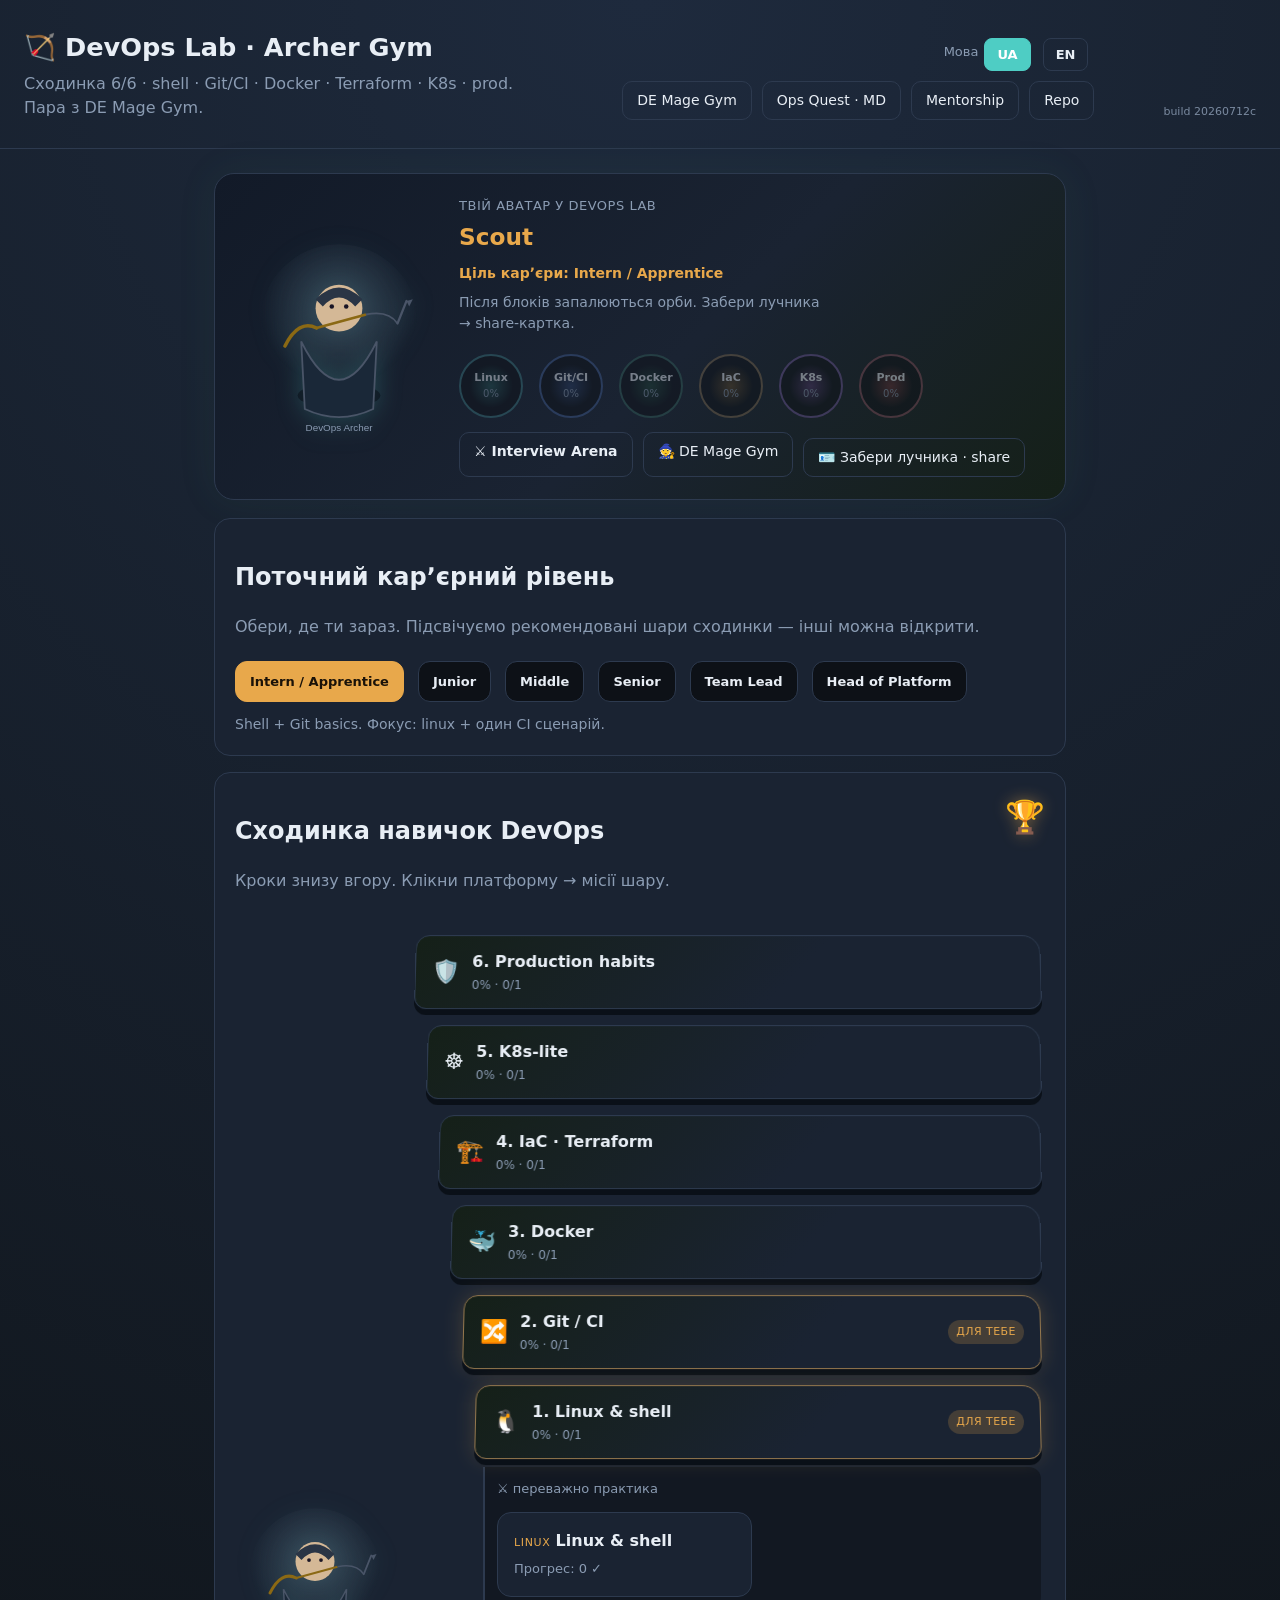
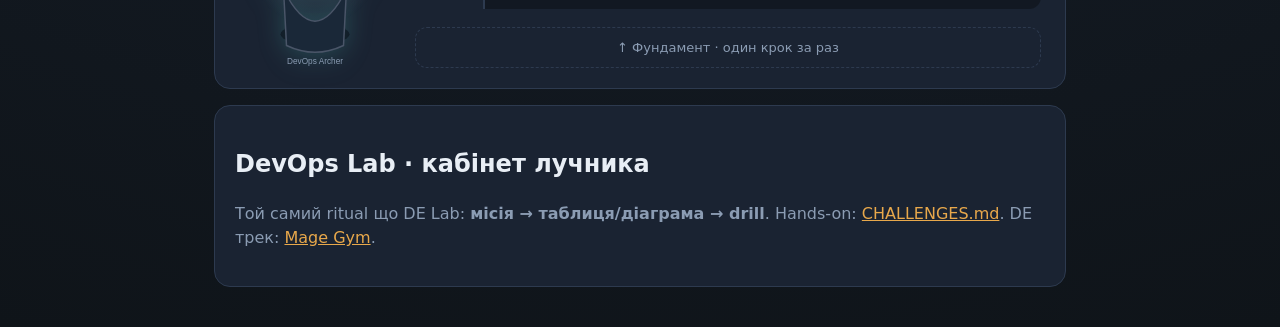
==== commit dcacf3cd: "Add SRE/shell/Git/Docker/Terraform/K8s bucket drills after theory maps. R0 gets schema+drag; every D" ====
--- a/interactive/index.html
+++ b/interactive/index.html
@@ -10,7 +10,7 @@
   <meta property="og:title" content="DevOps Lab · Archer Gym">
   <meta property="og:description" content="Claim your DevOps Archer. Shell · Git · Docker · K8s · Ops Arena.">
   <meta property="og:url" content="https://devops-lab-gym.web.app/">
-  <link rel="stylesheet" href="styles.css?v=20260712b">
+  <link rel="stylesheet" href="styles.css?v=20260712c">
   <style>
     :root { --accent: #4ecdc4; --accent2: #e8a84b; }
     .hero-archer { filter: drop-shadow(0 0 12px rgba(78, 205, 196, 0.25)); }
@@ -33,12 +33,12 @@
     </div>
   </header>
   <main id="app"><p>Завантаження…</p></main>
-  <script src="i18n.js?v=20260712b"></script>
-  <script src="ladder.js?v=20260712b"></script>
-  <script src="theory-viz.js?v=20260712b"></script>
-  <script src="code-format.js?v=20260712b"></script>
-  <script src="engine.js?v=20260712b"></script>
-  <script src="interview-hub.js?v=20260712b"></script>
-  <script src="app.js?v=20260712b"></script>
+  <script src="i18n.js?v=20260712c"></script>
+  <script src="ladder.js?v=20260712c"></script>
+  <script src="theory-viz.js?v=20260712c"></script>
+  <script src="code-format.js?v=20260712c"></script>
+  <script src="engine.js?v=20260712c"></script>
+  <script src="interview-hub.js?v=20260712c"></script>
+  <script src="app.js?v=20260712c"></script>
 </body>
 </html>
--- a/interactive/styles.css
+++ b/interactive/styles.css
@@ -152,6 +152,82 @@
 }
 .pl-chip:hover { border-color: var(--accent2); }
 .pl-drag-list { display: grid; gap: 8px; }
+.pl-bucket-wrap { display: flex; flex-direction: column; gap: 12px; }
+.pl-bucket-pool-label {
+  margin: 0;
+  font-size: 12px;
+  color: var(--muted);
+  text-transform: uppercase;
+  letter-spacing: .04em;
+}
+.pl-bucket-pool {
+  min-height: 56px;
+  display: flex;
+  flex-wrap: wrap;
+  gap: 8px;
+  padding: 12px;
+  border-radius: 12px;
+  border: 1px dashed var(--line);
+  background: #121a28;
+}
+.pl-bucket-pool.drag-over,
+.pl-bucket-drop.drag-over {
+  border-color: var(--accent);
+  background: color-mix(in srgb, var(--accent) 10%, #121a28);
+}
+.pl-bucket-board {
+  display: grid;
+  grid-template-columns: repeat(auto-fit, minmax(160px, 1fr));
+  gap: 10px;
+}
+.pl-bucket-col {
+  border-radius: 14px;
+  border: 1px solid color-mix(in srgb, var(--hub) 45%, var(--line));
+  background: color-mix(in srgb, var(--hub) 12%, #121a28);
+  padding: 10px;
+  display: flex;
+  flex-direction: column;
+  gap: 8px;
+  min-height: 140px;
+}
+.pl-bucket-head {
+  display: flex;
+  flex-direction: column;
+  gap: 2px;
+}
+.pl-bucket-head span:first-child { font-size: 1.2rem; }
+.pl-bucket-head small { color: var(--muted); font-size: 11px; }
+.pl-bucket-drop {
+  flex: 1;
+  min-height: 72px;
+  display: flex;
+  flex-wrap: wrap;
+  gap: 6px;
+  align-content: flex-start;
+  padding: 8px;
+  border-radius: 10px;
+  border: 1px dashed color-mix(in srgb, var(--hub) 35%, var(--line));
+  background: rgba(0, 0, 0, 0.15);
+}
+.pl-bucket-chip {
+  cursor: grab;
+  border: 1px solid var(--line);
+  background: #1a2332;
+  color: var(--ink);
+  border-radius: 999px;
+  padding: 6px 10px;
+  font-size: 12px;
+  font-family: ui-monospace, Consolas, monospace;
+}
+.pl-bucket-chip.dragging { opacity: 0.55; }
+.pl-bucket-chip.ok {
+  border-color: var(--good);
+  color: var(--good);
+}
+.pl-bucket-chip.bad {
+  border-color: var(--bad);
+  color: var(--bad);
+}
 .pl-drag-item {
   padding: 12px;
   border: 1px solid var(--line);
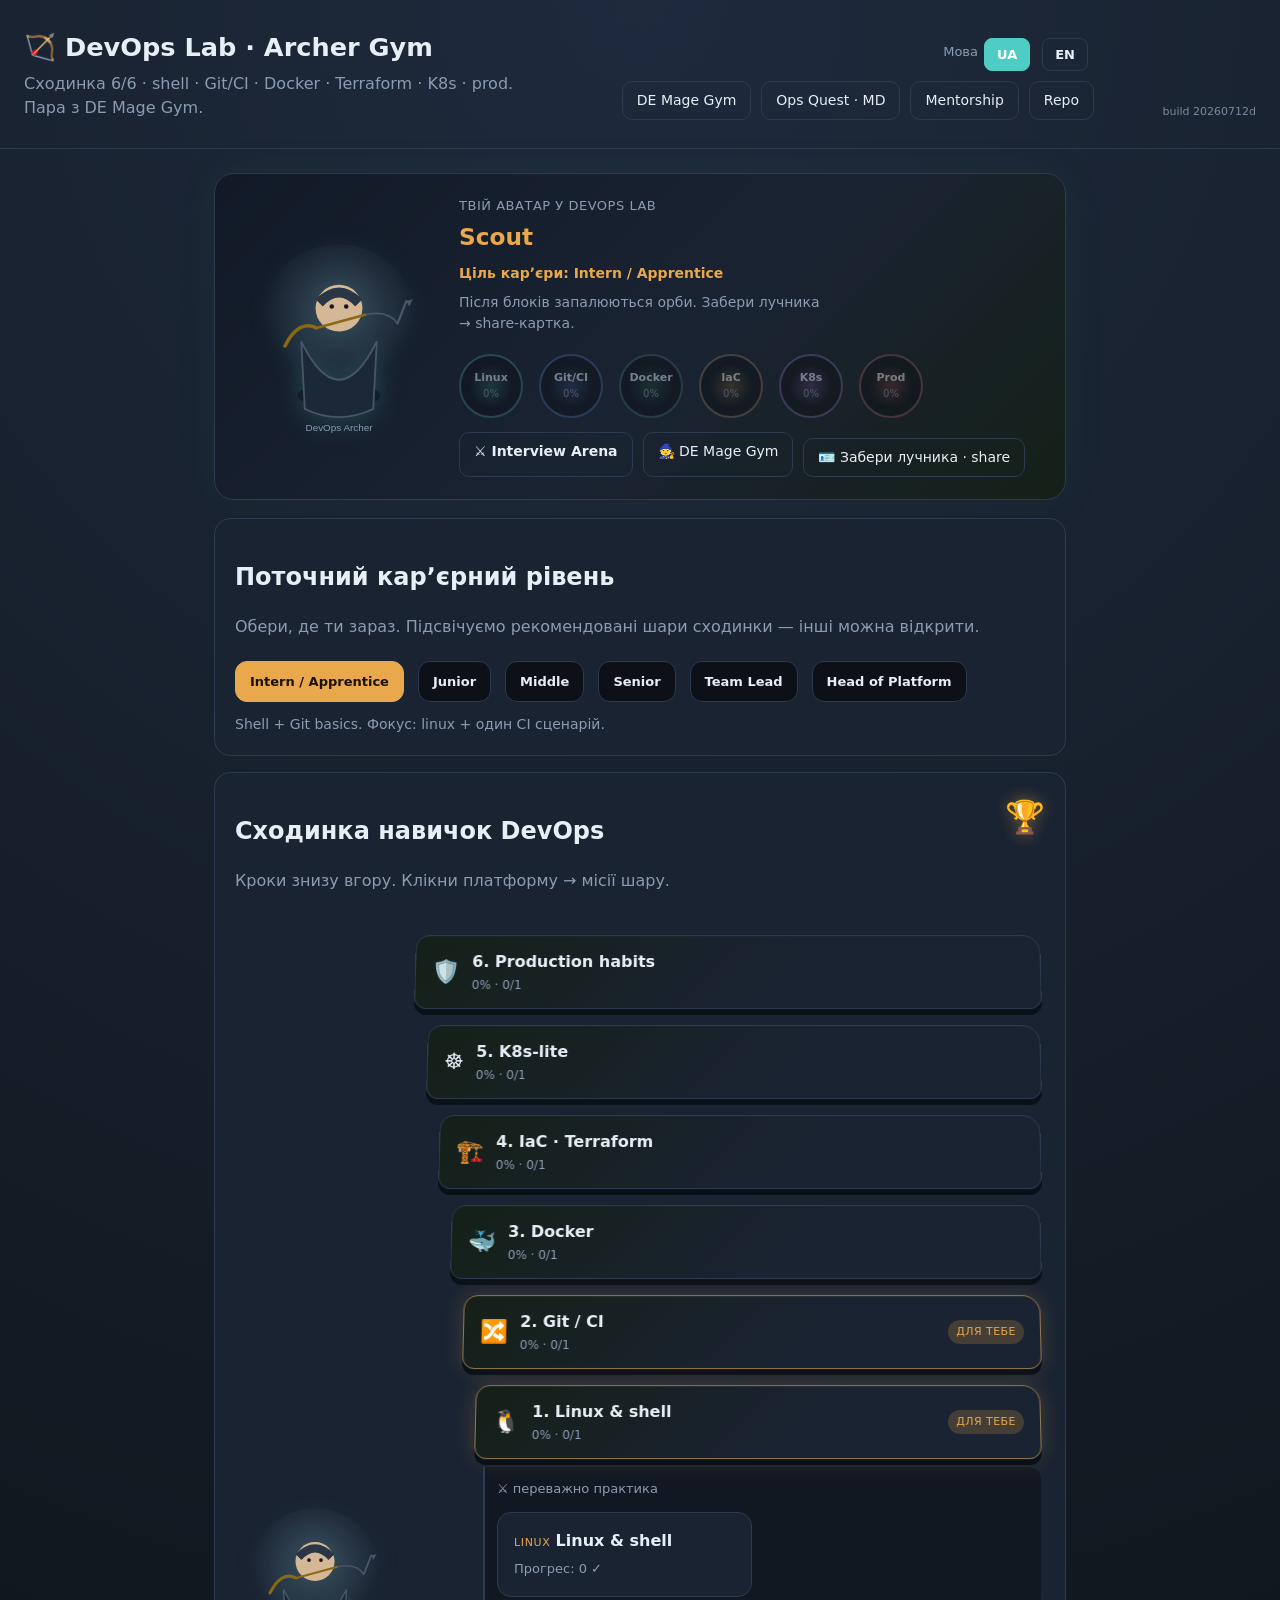
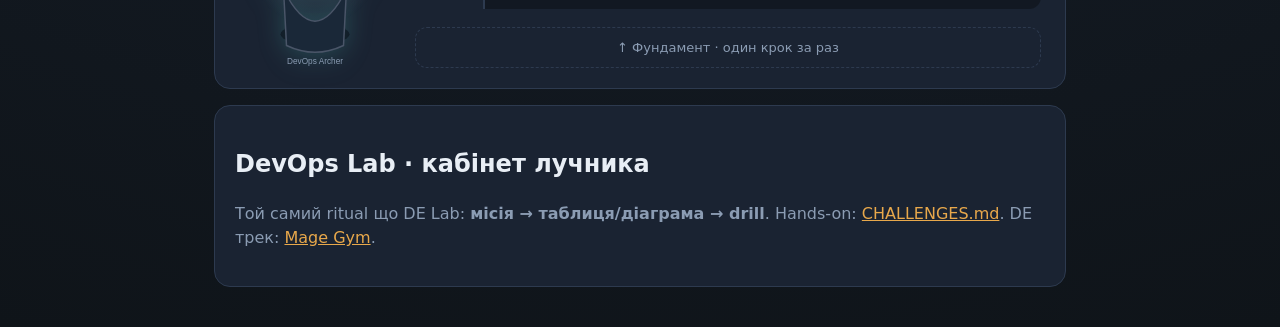
==== commit de19253c: "Add post-MATCH drag locks across DevOps layers. Shell/Git/Docker/Terraform/K8s/prod MATCH levels now" ====
--- a/interactive/index.html
+++ b/interactive/index.html
@@ -10,7 +10,7 @@
   <meta property="og:title" content="DevOps Lab · Archer Gym">
   <meta property="og:description" content="Claim your DevOps Archer. Shell · Git · Docker · K8s · Ops Arena.">
   <meta property="og:url" content="https://devops-lab-gym.web.app/">
-  <link rel="stylesheet" href="styles.css?v=20260712c">
+  <link rel="stylesheet" href="styles.css?v=20260712d">
   <style>
     :root { --accent: #4ecdc4; --accent2: #e8a84b; }
     .hero-archer { filter: drop-shadow(0 0 12px rgba(78, 205, 196, 0.25)); }
@@ -33,12 +33,12 @@
     </div>
   </header>
   <main id="app"><p>Завантаження…</p></main>
-  <script src="i18n.js?v=20260712c"></script>
-  <script src="ladder.js?v=20260712c"></script>
-  <script src="theory-viz.js?v=20260712c"></script>
-  <script src="code-format.js?v=20260712c"></script>
-  <script src="engine.js?v=20260712c"></script>
-  <script src="interview-hub.js?v=20260712c"></script>
-  <script src="app.js?v=20260712c"></script>
+  <script src="i18n.js?v=20260712d"></script>
+  <script src="ladder.js?v=20260712d"></script>
+  <script src="theory-viz.js?v=20260712d"></script>
+  <script src="code-format.js?v=20260712d"></script>
+  <script src="engine.js?v=20260712d"></script>
+  <script src="interview-hub.js?v=20260712d"></script>
+  <script src="app.js?v=20260712d"></script>
 </body>
 </html>
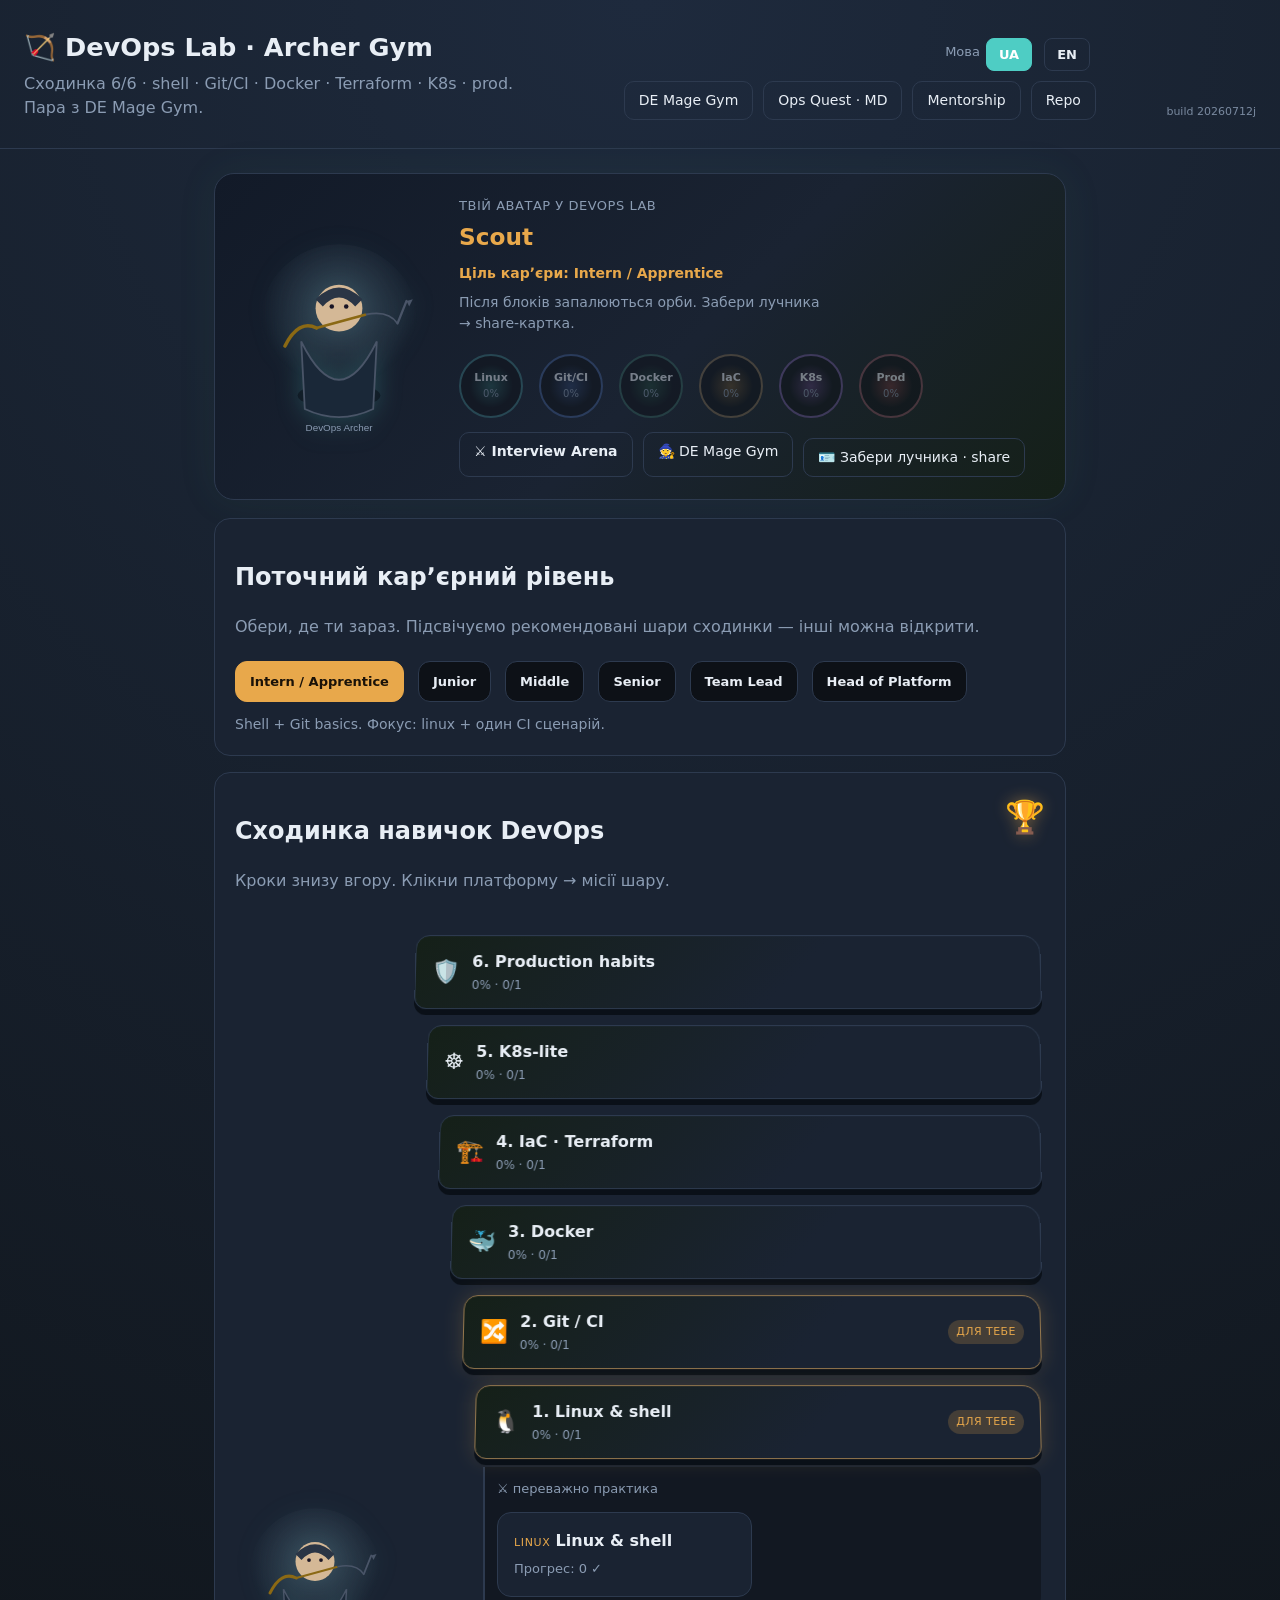
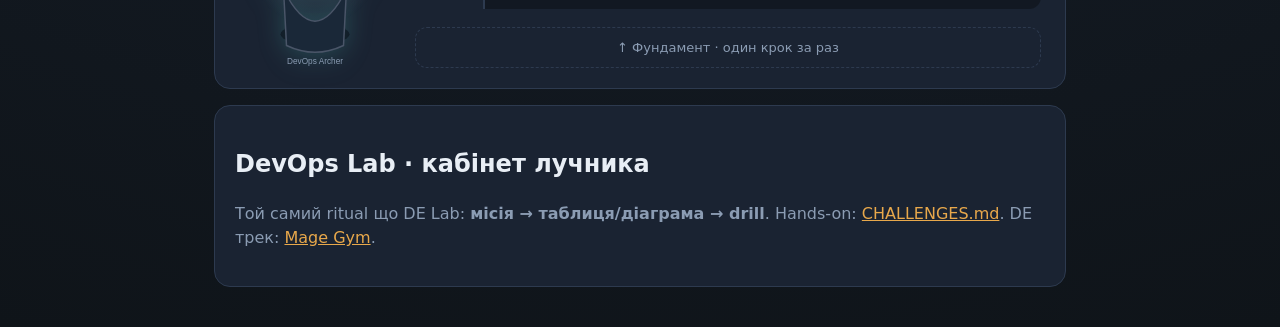
==== commit 89e0c94c: "Mirror DE gym UX: interactive revisit, lang-aware fill tips, result traces. Keep Ops Gym in sync wit" ====
--- a/interactive/index.html
+++ b/interactive/index.html
@@ -10,7 +10,7 @@
   <meta property="og:title" content="DevOps Lab · Archer Gym">
   <meta property="og:description" content="Claim your DevOps Archer. Shell · Git · Docker · K8s · Ops Arena.">
   <meta property="og:url" content="https://devops-lab-gym.web.app/">
-  <link rel="stylesheet" href="styles.css?v=20260712d">
+  <link rel="stylesheet" href="styles.css?v=20260712j">
   <style>
     :root { --accent: #4ecdc4; --accent2: #e8a84b; }
     .hero-archer { filter: drop-shadow(0 0 12px rgba(78, 205, 196, 0.25)); }
@@ -33,12 +33,12 @@
     </div>
   </header>
   <main id="app"><p>Завантаження…</p></main>
-  <script src="i18n.js?v=20260712d"></script>
-  <script src="ladder.js?v=20260712d"></script>
-  <script src="theory-viz.js?v=20260712d"></script>
-  <script src="code-format.js?v=20260712d"></script>
-  <script src="engine.js?v=20260712d"></script>
-  <script src="interview-hub.js?v=20260712d"></script>
-  <script src="app.js?v=20260712d"></script>
+  <script src="i18n.js?v=20260712j"></script>
+  <script src="ladder.js?v=20260712j"></script>
+  <script src="theory-viz.js?v=20260712j"></script>
+  <script src="code-format.js?v=20260712j"></script>
+  <script src="engine.js?v=20260712j"></script>
+  <script src="interview-hub.js?v=20260712j"></script>
+  <script src="app.js?v=20260712j"></script>
 </body>
 </html>
--- a/interactive/styles.css
+++ b/interactive/styles.css
@@ -308,6 +308,15 @@
 }
 .pl-anchor { color: var(--accent2) !important; }
 .pl-feedback { color: var(--muted); font-size: 14px; margin-top: 10px; }
+.pl-feedback.ok { color: var(--good); }
+.pl-review-badge { margin: 0 0 0.75rem; font-weight: 600; }
+.pl-review-lock { opacity: 0.98; }
+.pl-review-lock .pl-chip,
+.pl-review-lock .pl-bucket-chip,
+.pl-review-lock .pl-drag-item,
+.pl-review-lock .pl-slot {
+  pointer-events: none;
+}
 .pl-actions { display: flex; gap: 8px; flex-wrap: wrap; margin-top: 10px; }
 button {
   padding: 10px 16px;
@@ -1737,3 +1746,64 @@
   color: var(--accent2);
   font-weight: 500;
 }
+
+.pl-given {
+  margin: 10px 0 4px;
+  padding: 10px 12px;
+  border-radius: 10px;
+  border: 1px solid var(--line);
+  background: rgba(91, 141, 239, 0.08);
+}
+.pl-given-title {
+  margin: 0 0 6px;
+  font-weight: 600;
+  color: var(--accent2);
+  font-size: 14px;
+}
+.pl-given-code {
+  margin: 6px 0;
+  padding: 10px 12px;
+  border-radius: 8px;
+  background: #0c1016;
+  color: var(--ink);
+  font-size: 13px;
+  white-space: pre-wrap;
+  overflow-x: auto;
+}
+.pl-given-expect {
+  margin: 6px 0 0;
+  font-size: 13px;
+  color: var(--muted);
+}
+.pl-result-trace {
+  margin-top: 14px;
+  padding: 12px 14px;
+  border: 1px solid var(--line);
+  border-radius: 10px;
+  background: rgba(61, 154, 106, 0.08);
+}
+.pl-result-trace-title {
+  margin: 0 0 8px;
+  font-weight: 600;
+  color: var(--good);
+}
+.pl-result-trace-io {
+  margin: 0 0 8px;
+  padding: 8px 10px;
+  border-radius: 8px;
+  background: #0c1016;
+  color: var(--ink);
+  font-size: 13px;
+  white-space: pre-wrap;
+  overflow-x: auto;
+}
+.pl-result-trace-io.out {
+  border-left: 3px solid var(--good);
+}
+.pl-result-trace-steps {
+  margin: 0 0 8px;
+  padding-left: 1.2rem;
+  color: var(--ink);
+  font-size: 14px;
+}
+.pl-result-trace-steps li { margin: 4px 0; }
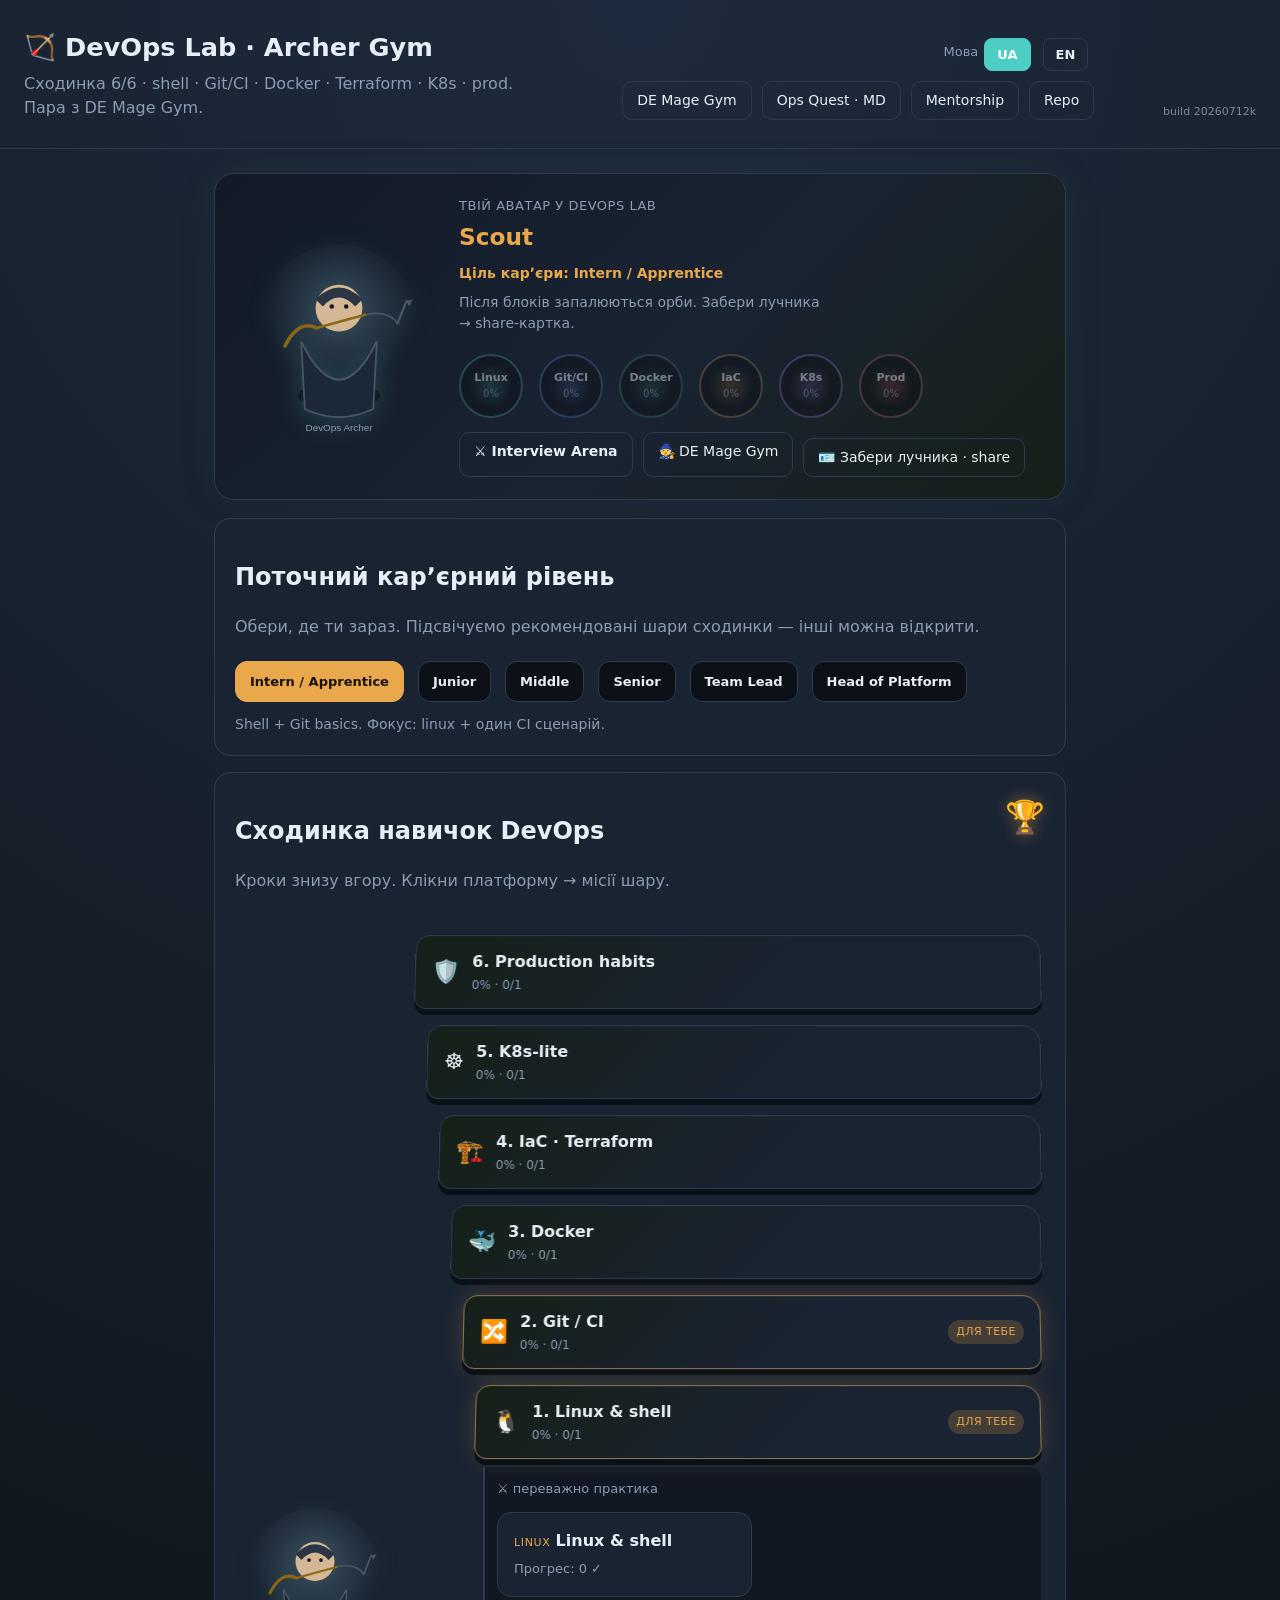
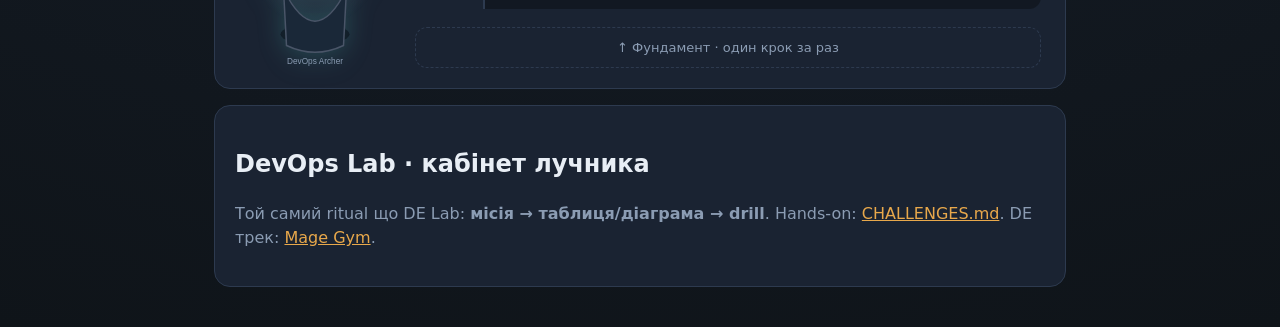
==== commit ae7ec7a3: "Add resultTrace panels to all DevOps fill_blanks levels. Mirror DE post-check worked examples for sh" ====
--- a/interactive/index.html
+++ b/interactive/index.html
@@ -10,7 +10,7 @@
   <meta property="og:title" content="DevOps Lab · Archer Gym">
   <meta property="og:description" content="Claim your DevOps Archer. Shell · Git · Docker · K8s · Ops Arena.">
   <meta property="og:url" content="https://devops-lab-gym.web.app/">
-  <link rel="stylesheet" href="styles.css?v=20260712j">
+  <link rel="stylesheet" href="styles.css?v=20260712k">
   <style>
     :root { --accent: #4ecdc4; --accent2: #e8a84b; }
     .hero-archer { filter: drop-shadow(0 0 12px rgba(78, 205, 196, 0.25)); }
@@ -33,12 +33,12 @@
     </div>
   </header>
   <main id="app"><p>Завантаження…</p></main>
-  <script src="i18n.js?v=20260712j"></script>
-  <script src="ladder.js?v=20260712j"></script>
-  <script src="theory-viz.js?v=20260712j"></script>
-  <script src="code-format.js?v=20260712j"></script>
-  <script src="engine.js?v=20260712j"></script>
-  <script src="interview-hub.js?v=20260712j"></script>
-  <script src="app.js?v=20260712j"></script>
+  <script src="i18n.js?v=20260712k"></script>
+  <script src="ladder.js?v=20260712k"></script>
+  <script src="theory-viz.js?v=20260712k"></script>
+  <script src="code-format.js?v=20260712k"></script>
+  <script src="engine.js?v=20260712k"></script>
+  <script src="interview-hub.js?v=20260712k"></script>
+  <script src="app.js?v=20260712k"></script>
 </body>
 </html>
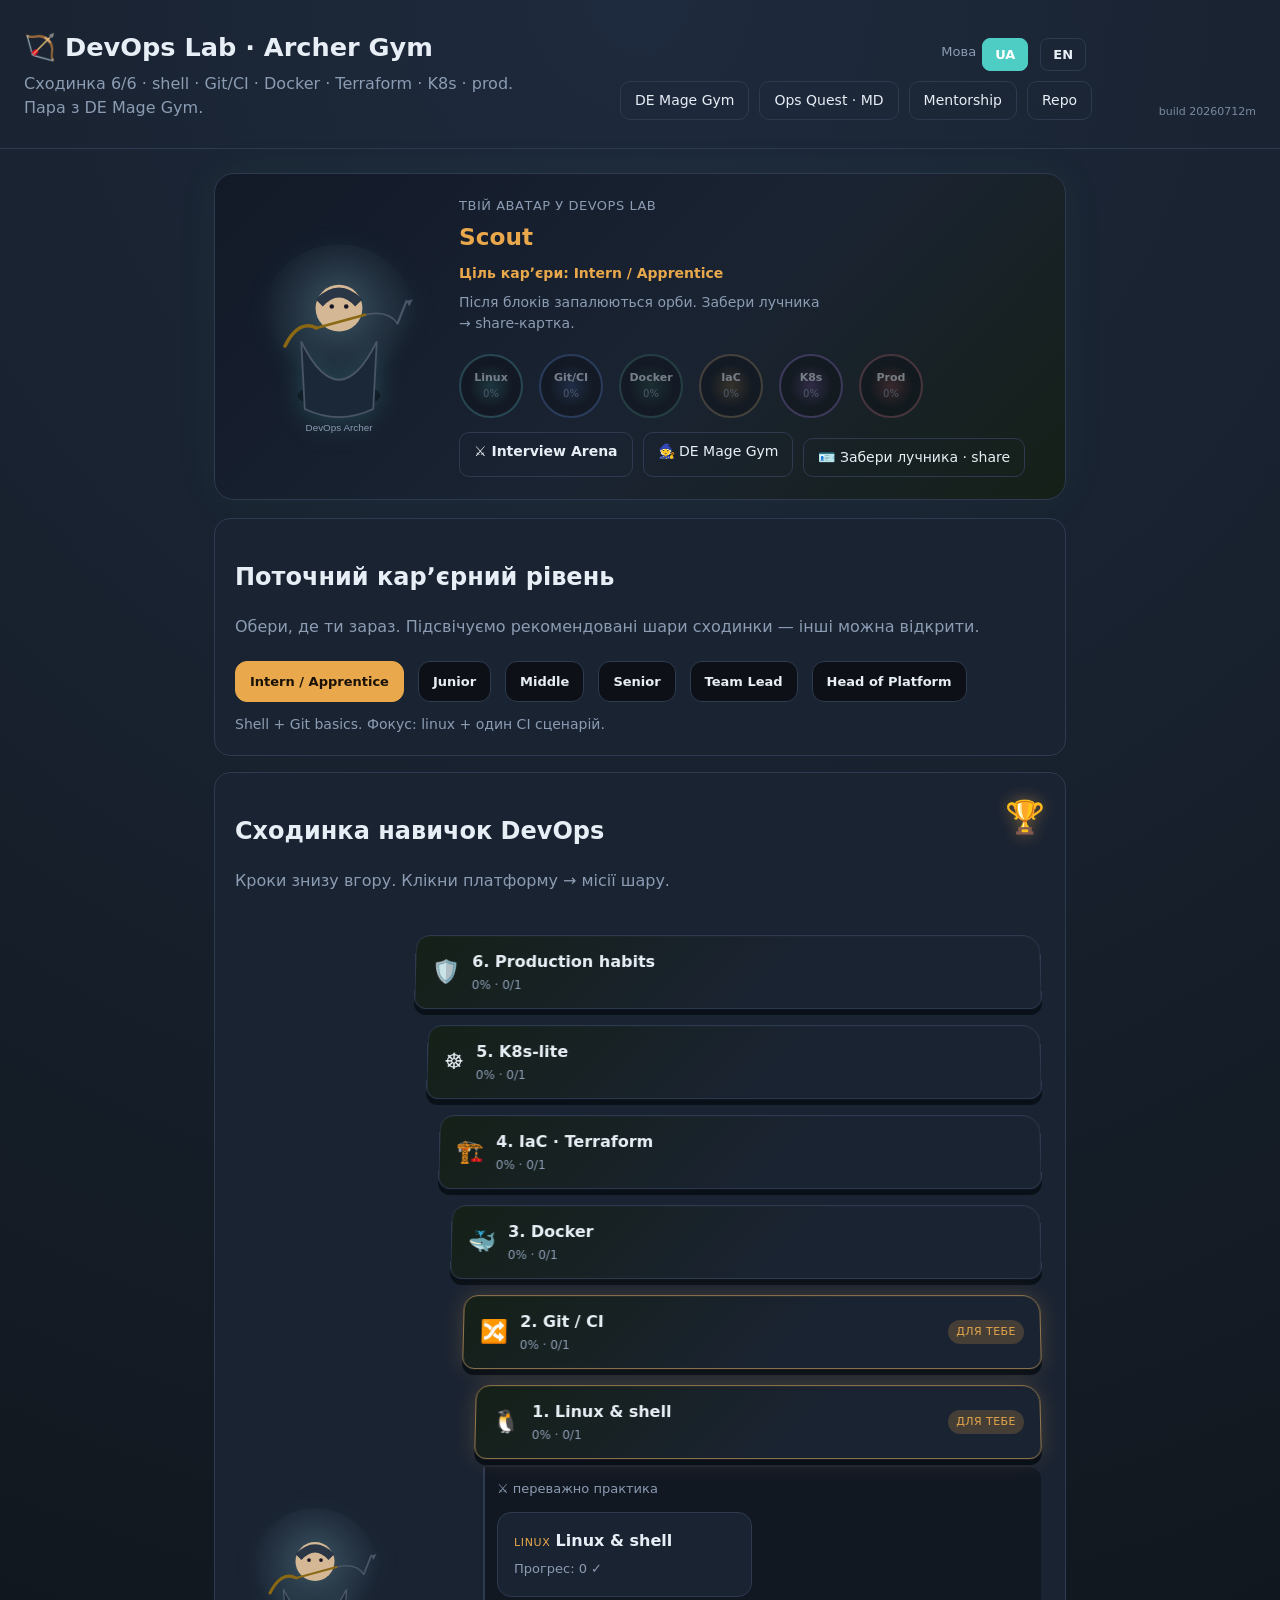
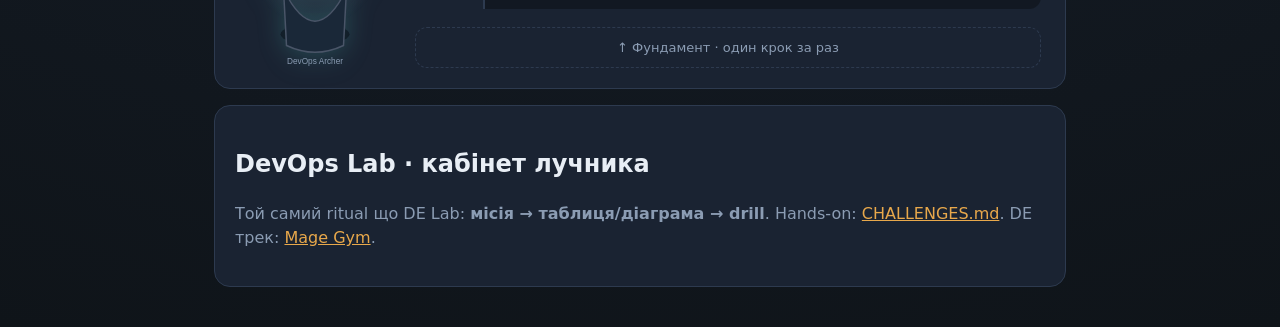
==== commit cc3ace04: "Sync engine: resultTrace after MC/whats_wrong; missionBrief on theory. Parity with DE Gym build 2026" ====
--- a/interactive/index.html
+++ b/interactive/index.html
@@ -10,7 +10,7 @@
   <meta property="og:title" content="DevOps Lab · Archer Gym">
   <meta property="og:description" content="Claim your DevOps Archer. Shell · Git · Docker · K8s · Ops Arena.">
   <meta property="og:url" content="https://devops-lab-gym.web.app/">
-  <link rel="stylesheet" href="styles.css?v=20260712k">
+  <link rel="stylesheet" href="styles.css?v=20260712m">
   <style>
     :root { --accent: #4ecdc4; --accent2: #e8a84b; }
     .hero-archer { filter: drop-shadow(0 0 12px rgba(78, 205, 196, 0.25)); }
@@ -33,12 +33,12 @@
     </div>
   </header>
   <main id="app"><p>Завантаження…</p></main>
-  <script src="i18n.js?v=20260712k"></script>
-  <script src="ladder.js?v=20260712k"></script>
-  <script src="theory-viz.js?v=20260712k"></script>
-  <script src="code-format.js?v=20260712k"></script>
-  <script src="engine.js?v=20260712k"></script>
-  <script src="interview-hub.js?v=20260712k"></script>
-  <script src="app.js?v=20260712k"></script>
+  <script src="i18n.js?v=20260712m"></script>
+  <script src="ladder.js?v=20260712m"></script>
+  <script src="theory-viz.js?v=20260712m"></script>
+  <script src="code-format.js?v=20260712m"></script>
+  <script src="engine.js?v=20260712m"></script>
+  <script src="interview-hub.js?v=20260712m"></script>
+  <script src="app.js?v=20260712m"></script>
 </body>
 </html>
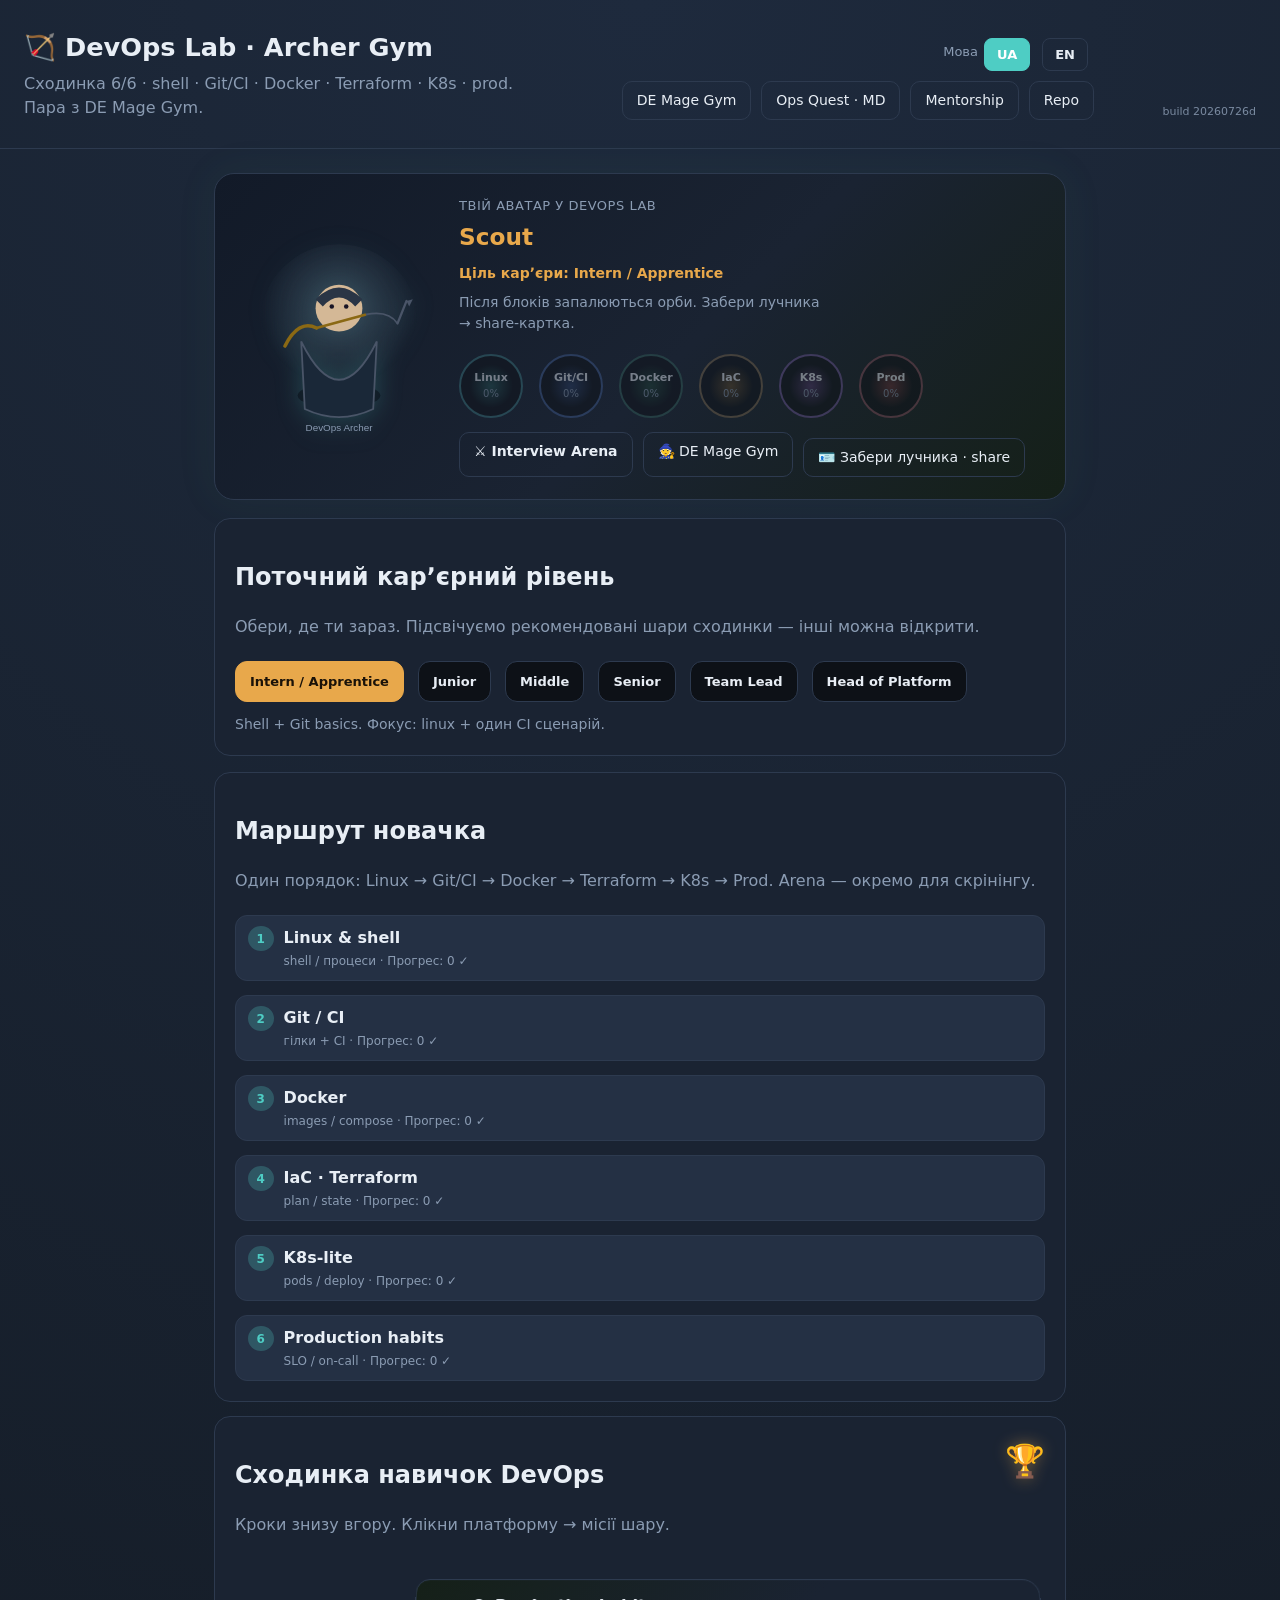
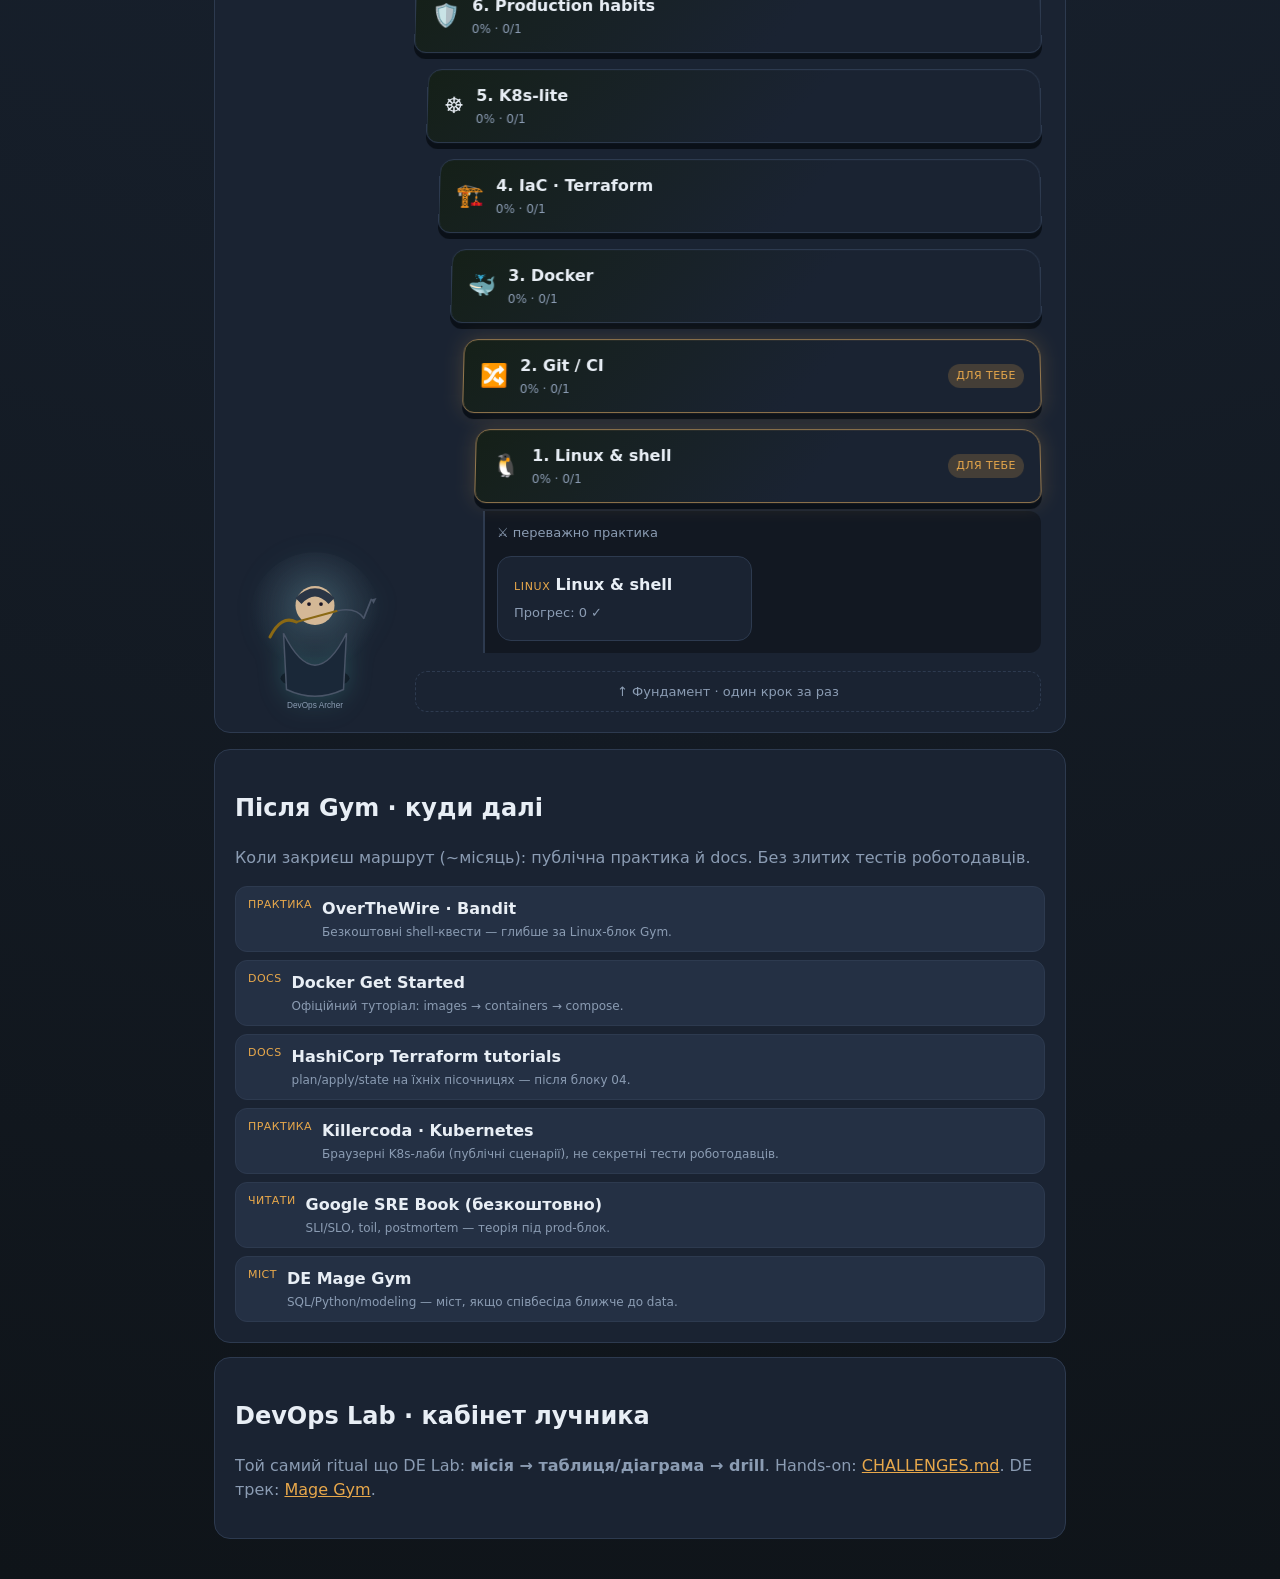
==== commit 0e5948bf: "Mirror DE system UX: flip toggle, beginner path, and continue-outside resources. Ops home now sequen" ====
--- a/interactive/index.html
+++ b/interactive/index.html
@@ -10,7 +10,7 @@
   <meta property="og:title" content="DevOps Lab · Archer Gym">
   <meta property="og:description" content="Claim your DevOps Archer. Shell · Git · Docker · K8s · Ops Arena.">
   <meta property="og:url" content="https://devops-lab-gym.web.app/">
-  <link rel="stylesheet" href="styles.css?v=20260712m">
+  <link rel="stylesheet" href="styles.css?v=20260726d">
   <style>
     :root { --accent: #4ecdc4; --accent2: #e8a84b; }
     .hero-archer { filter: drop-shadow(0 0 12px rgba(78, 205, 196, 0.25)); }
@@ -33,12 +33,12 @@
     </div>
   </header>
   <main id="app"><p>Завантаження…</p></main>
-  <script src="i18n.js?v=20260712m"></script>
-  <script src="ladder.js?v=20260712m"></script>
-  <script src="theory-viz.js?v=20260712m"></script>
-  <script src="code-format.js?v=20260712m"></script>
-  <script src="engine.js?v=20260712m"></script>
-  <script src="interview-hub.js?v=20260712m"></script>
-  <script src="app.js?v=20260712m"></script>
+  <script src="i18n.js?v=20260726d"></script>
+  <script src="ladder.js?v=20260726d"></script>
+  <script src="theory-viz.js?v=20260726d"></script>
+  <script src="code-format.js?v=20260726d"></script>
+  <script src="engine.js?v=20260726d"></script>
+  <script src="interview-hub.js?v=20260726d"></script>
+  <script src="app.js?v=20260726d"></script>
 </body>
 </html>
--- a/interactive/styles.css
+++ b/interactive/styles.css
@@ -460,16 +460,95 @@
   cursor: pointer;
   padding: 12px;
   text-align: left;
-  transition: transform .2s ease, border-color .2s ease;
+  transition: transform .2s ease, border-color .2s ease, background .2s ease;
+  display: flex;
+  flex-direction: column;
+  gap: 6px;
+  align-items: flex-start;
 }
 .pl-flip-card:hover { border-color: var(--accent2); transform: translateY(-2px); }
-.pl-flip-card .back { display: none; color: var(--muted); font-size: 13px; }
+.pl-flip-term {
+  display: block;
+  font-weight: 700;
+  font-size: 14px;
+  line-height: 1.3;
+}
+.pl-flip-def {
+  display: none;
+  color: var(--muted);
+  font-size: 13px;
+  line-height: 1.4;
+}
+.pl-flip-hint {
+  display: none;
+  margin-top: auto;
+  font-size: 11px;
+  color: var(--muted);
+  opacity: .75;
+}
 .pl-flip-card.flipped {
   background: rgba(61,154,106,.18);
   border-color: var(--good);
 }
-.pl-flip-card.flipped .front { display: none; }
-.pl-flip-card.flipped .back { display: block; }
+.pl-flip-card.flipped .pl-flip-def { display: block; }
+.pl-flip-card.flipped .pl-flip-hint { display: block; }
+.pl-path-next {
+  margin-top: 12px;
+  padding: 10px 12px;
+  border-radius: 12px;
+  border: 1px solid rgba(78, 205, 196, 0.35);
+  background: rgba(78, 205, 196, 0.12);
+  color: var(--ink);
+  font-size: 14px;
+  line-height: 1.4;
+}
+.pl-path-card { margin-bottom: 14px; }
+.pl-path-list, .pl-continue-list {
+  list-style: none;
+  margin: 12px 0 0;
+  padding: 0;
+  display: flex;
+  flex-direction: column;
+  gap: 8px;
+}
+.pl-path-list li, .pl-continue-list li { margin: 0; }
+.pl-path-link, .pl-continue-link {
+  display: flex;
+  align-items: flex-start;
+  gap: 10px;
+  width: 100%;
+  text-align: left;
+  border-radius: 12px;
+  border: 1px solid var(--line);
+  background: #243044;
+  color: var(--ink);
+  padding: 10px 12px;
+  cursor: pointer;
+  text-decoration: none;
+}
+.pl-path-link:hover, .pl-continue-link:hover { border-color: var(--accent2); }
+.pl-path-num {
+  flex: 0 0 auto;
+  width: 1.6rem;
+  height: 1.6rem;
+  border-radius: 999px;
+  display: inline-flex;
+  align-items: center;
+  justify-content: center;
+  background: rgba(78, 205, 196, 0.25);
+  color: var(--accent);
+  font-size: 12px;
+  font-weight: 700;
+}
+.pl-path-label, .pl-continue-title { flex: 1; font-weight: 600; }
+.pl-path-meta, .pl-continue-blurb { color: var(--muted); font-size: 12px; display: block; margin-top: 2px; }
+.pl-continue-kind {
+  flex: 0 0 auto;
+  font-size: 11px;
+  text-transform: uppercase;
+  letter-spacing: .04em;
+  color: var(--accent2);
+}
 .pl-pipeline {
   display: flex;
   flex-wrap: wrap;
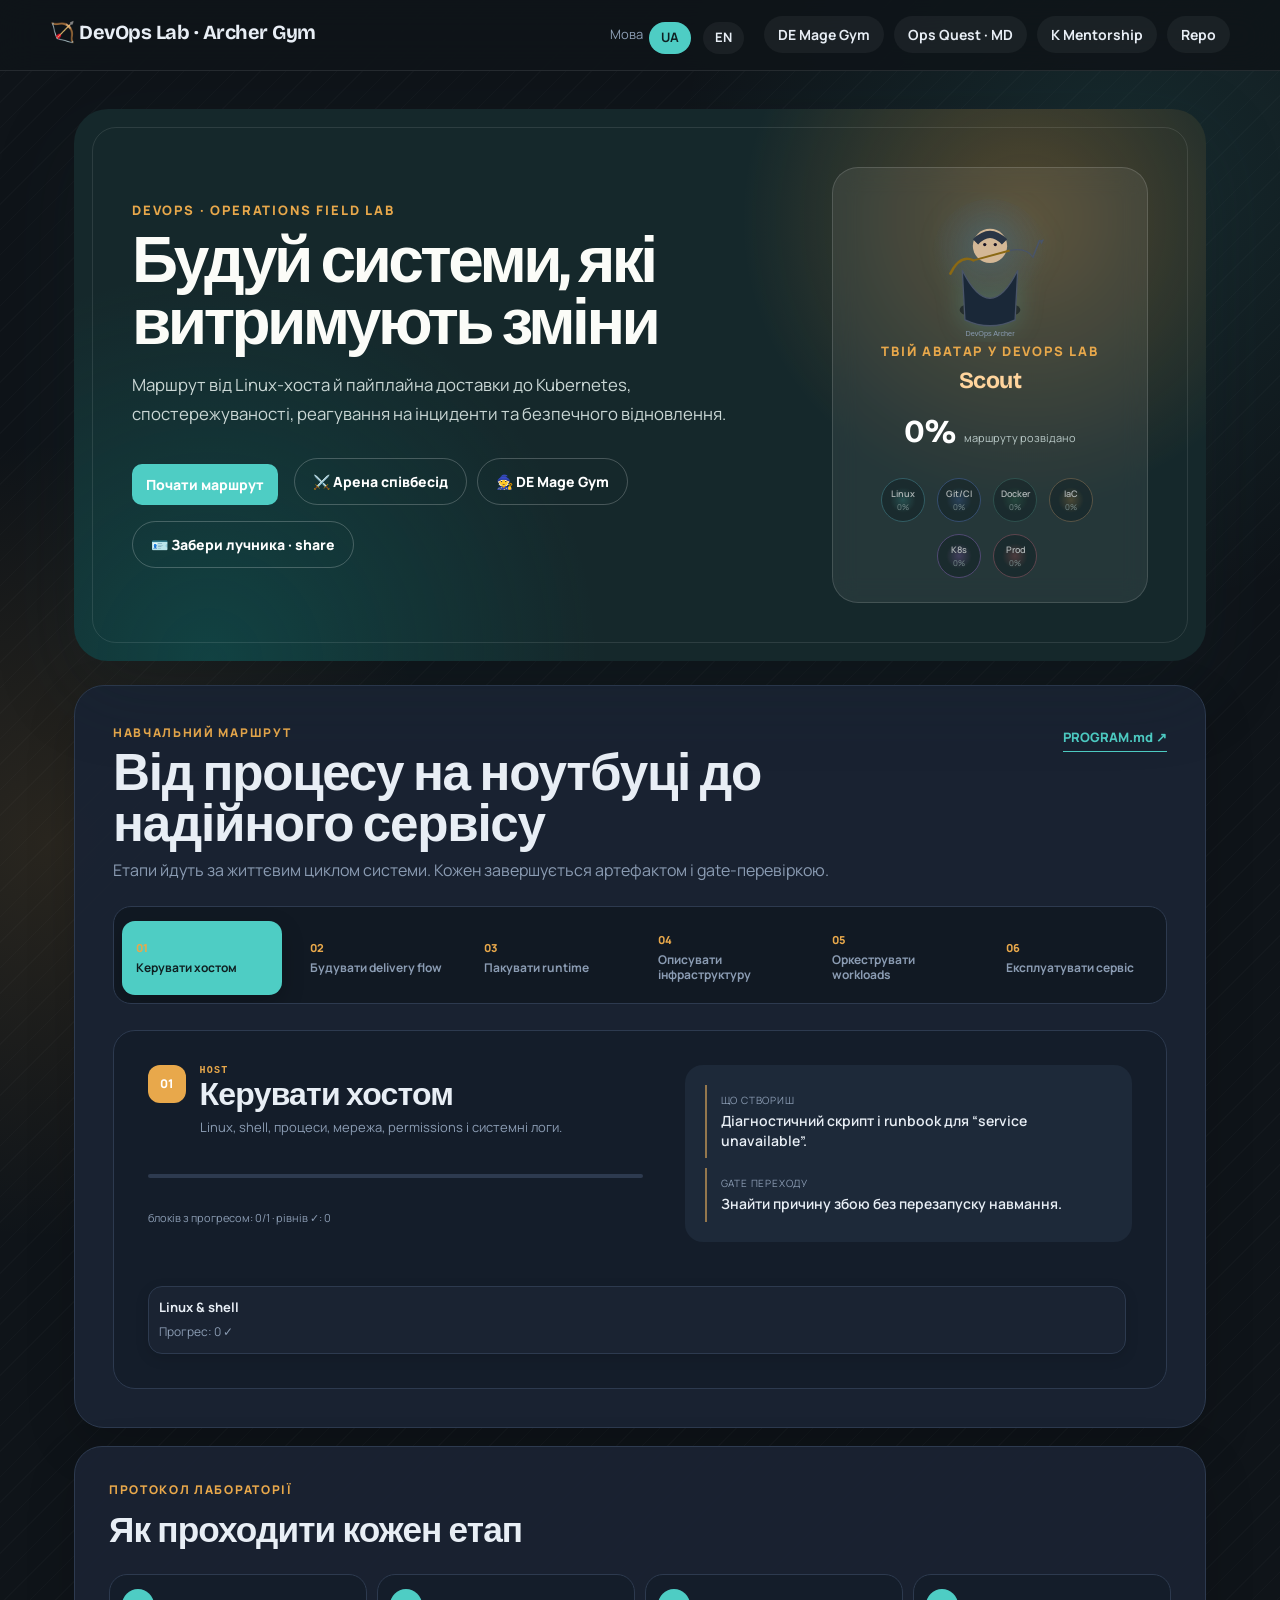
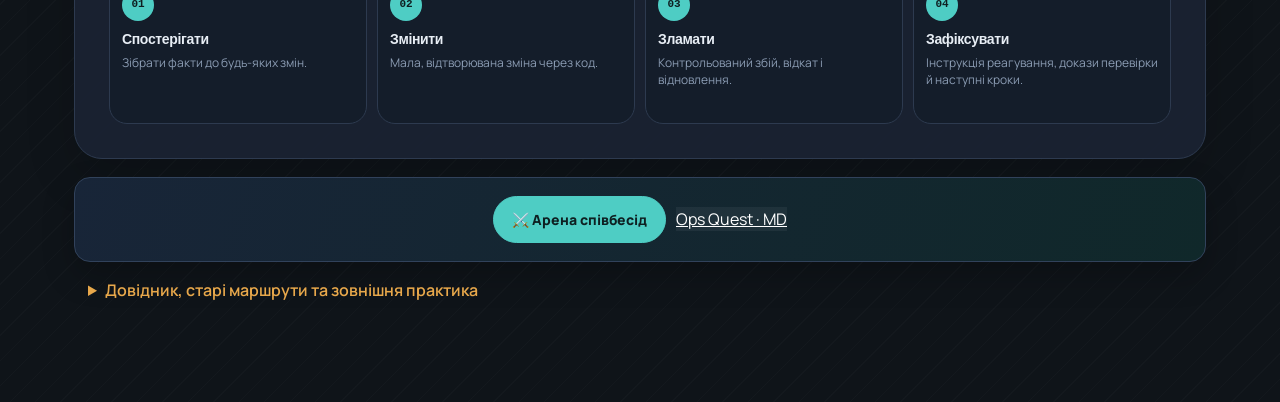
==== commit 57aa1598: "Refresh DevOps lab curriculum and experience" ====
--- a/interactive/index.html
+++ b/interactive/index.html
@@ -1,16 +1,19 @@
-<!doctype html>
+﻿<!doctype html>
 <html lang="uk">
 <head>
   <meta charset="utf-8">
   <meta name="viewport" content="width=device-width, initial-scale=1">
-  <title>DevOps Lab · Archer Gym</title>
-  <meta name="description" content="DevOps Lab — shell, Git/CI, Docker, Terraform, K8s, prod drills. Archer hero, Ops Interview Arena.">
+  <title>DevOps Lab В· Archer Gym</title>
+  <meta name="description" content="DevOps Lab вЂ” shell, Git/CI, Docker, Terraform, K8s, prod drills. Archer hero, Ops Interview Arena.">
   <meta property="og:type" content="website">
   <meta property="og:site_name" content="DevOps Lab">
-  <meta property="og:title" content="DevOps Lab · Archer Gym">
-  <meta property="og:description" content="Claim your DevOps Archer. Shell · Git · Docker · K8s · Ops Arena.">
+  <meta property="og:title" content="DevOps Lab В· Archer Gym">
+  <meta property="og:description" content="Claim your DevOps Archer. Shell В· Git В· Docker В· K8s В· Ops Arena.">
   <meta property="og:url" content="https://devops-lab-gym.web.app/">
-  <link rel="stylesheet" href="styles.css?v=20260726d">
+  <link rel="preconnect" href="https://fonts.googleapis.com">
+  <link rel="preconnect" href="https://fonts.gstatic.com" crossorigin>
+  <link href="https://fonts.googleapis.com/css2?family=Bricolage+Grotesque:opsz,wght@12..96,500;12..96,600;12..96,700;12..96,800&family=Manrope:wght@400;500;600;700;800&display=swap" rel="stylesheet">
+  <link rel="stylesheet" href="styles.css?v=20260812j">
   <style>
     :root { --accent: #4ecdc4; --accent2: #e8a84b; }
     .hero-archer { filter: drop-shadow(0 0 12px rgba(78, 205, 196, 0.25)); }
@@ -19,26 +22,26 @@
 <body>
   <header>
     <div>
-      <h1 id="hdr-title">🏹 DevOps Lab · Archer Gym</h1>
-      <p id="hdr-lede">Сходинка навичок · shell · Git/CI · Docker.</p>
+      <h1 id="hdr-title">рџЏ№ DevOps Lab В· Archer Gym</h1>
+      <p id="hdr-lede">РЎС…РѕРґРёРЅРєР° РЅР°РІРёС‡РѕРє В· shell В· Git/CI В· Docker.</p>
     </div>
     <div class="header-right">
       <div id="lang-slot"></div>
       <nav>
         <a id="nav-de-lab" href="https://de-lab-interview-gym.web.app" target="_blank" rel="noopener">DE Mage Gym</a>
-        <a id="nav-ops-md" href="https://github.com/TEZv/devops-lab/blob/main/CHALLENGES.md" target="_blank" rel="noopener">Ops Quest · MD</a>
-        <a id="nav-mentorship" href="https://sphere-mentorship-hub.vercel.app" target="_blank" rel="noopener">Mentorship</a>
+        <a id="nav-ops-md" href="https://github.com/TEZv/devops-lab/blob/main/CHALLENGES.md" target="_blank" rel="noopener">Ops Quest В· MD</a>
+        <a id="nav-mentorship" href="https://k-mentorship-hub.vercel.app/" target="_blank" rel="noopener">K Mentorship</a>
         <a id="nav-repo" href="https://github.com/TEZv/devops-lab" target="_blank" rel="noopener">Repo</a>
       </nav>
     </div>
   </header>
-  <main id="app"><p>Завантаження…</p></main>
-  <script src="i18n.js?v=20260726d"></script>
-  <script src="ladder.js?v=20260726d"></script>
-  <script src="theory-viz.js?v=20260726d"></script>
-  <script src="code-format.js?v=20260726d"></script>
-  <script src="engine.js?v=20260726d"></script>
-  <script src="interview-hub.js?v=20260726d"></script>
-  <script src="app.js?v=20260726d"></script>
+  <main id="app"><p>Р—Р°РІР°РЅС‚Р°Р¶РµРЅРЅСЏвЂ¦</p></main>
+  <script src="i18n.js?v=20260812j"></script>
+  <script src="ladder.js?v=20260812j"></script>
+  <script src="theory-viz.js?v=20260812j"></script>
+  <script src="code-format.js?v=20260812j"></script>
+  <script src="engine.js?v=20260812j"></script>
+  <script src="interview-hub.js?v=20260812j"></script>
+  <script src="app.js?v=20260812j"></script>
 </body>
 </html>
--- a/interactive/styles.css
+++ b/interactive/styles.css
@@ -1287,6 +1287,112 @@
 .archive-roads { margin-top: 14px; color: var(--muted); }
 .archive-roads summary { cursor: pointer; color: var(--accent2); }
 
+.pl-program-card {
+  margin-bottom: 18px;
+  overflow: hidden;
+  background:
+    radial-gradient(circle at 94% 4%, color-mix(in srgb, var(--accent2) 18%, transparent), transparent 30%),
+    var(--card, #fff);
+}
+.pl-program-intro { display: flex; justify-content: space-between; gap: 24px; align-items: flex-start; margin-bottom: 24px; }
+.pl-program-intro h2 { margin: 4px 0 8px; max-width: 720px; }
+.pl-program-intro p:not(.hub-eyebrow) { color: var(--muted); max-width: 720px; margin: 0; }
+.pl-program-doc { flex: 0 0 auto; color: var(--accent2); text-decoration: none; border-bottom: 1px solid currentColor; font-size: 13px; padding: 4px 0; }
+.pl-journey-rail { display: grid; grid-template-columns: repeat(6, minmax(0, 1fr)); gap: 0; overflow-x: visible; padding: 0 0 18px; scrollbar-width: thin; }
+.pl-journey-stop { position: relative; min-width: 0; padding: 0 12px 12px 0; color: var(--muted); text-decoration: none; font-size: 11px; }
+.pl-journey-stop::after { content: ''; position: absolute; left: 12px; right: 0; bottom: 2px; height: 1px; background: var(--line); }
+.pl-journey-stop:last-child::after { right: calc(100% - 13px); }
+.pl-journey-stop span { position: relative; z-index: 1; display: grid; place-items: center; width: 26px; height: 26px; margin-bottom: 8px; border-radius: 50%; background: var(--accent2); color: #fff; font-weight: 800; }
+.pl-journey-stop strong { display: block; color: var(--text); line-height: 1.25; }
+.pl-program-list { list-style: none; margin: 0; padding: 0; display: grid; grid-template-columns: repeat(2, minmax(0, 1fr)); gap: 16px; }
+.pl-prog-stage { border: 1px solid var(--line); border-radius: 18px; padding: 18px; background: color-mix(in srgb, var(--card, #fff) 96%, var(--accent2) 4%); scroll-margin-top: 90px; }
+.pl-prog-stage-head { display: flex; gap: 14px; align-items: flex-start; margin-bottom: 12px; }
+.pl-prog-stage-head h3 { margin: 1px 0 6px; font-size: 1.18rem; }
+.pl-prog-num { flex: 0 0 2.35rem; width: 2.35rem; height: 2.35rem; border-radius: 12px; display: grid; place-items: center; font-weight: 800; background: var(--accent2); color: #fff; font-size: 12px; }
+.pl-prog-code { margin: 0; color: var(--accent2); font: 700 10px/1.2 ui-monospace, monospace; letter-spacing: .12em; }
+.pl-prog-summary { margin: 0; color: var(--muted); font-size: 13px; line-height: 1.45; }
+.pl-prog-progress { height: 4px; border-radius: 99px; background: var(--line); overflow: hidden; }
+.pl-prog-progress span { display: block; height: 100%; border-radius: inherit; background: var(--accent2); }
+.pl-prog-meta { margin: 6px 0 14px; color: var(--muted); font-size: 11px; }
+.pl-prog-contract { display: grid; grid-template-columns: 1fr 1fr; gap: 10px; margin-bottom: 14px; }
+.pl-prog-contract > div { border-left: 2px solid color-mix(in srgb, var(--accent2) 55%, var(--line)); padding-left: 10px; }
+.pl-prog-contract span { display: block; margin-bottom: 3px; color: var(--muted); font-size: 10px; text-transform: uppercase; letter-spacing: .08em; }
+.pl-prog-contract strong { display: block; font-size: 12px; line-height: 1.4; font-weight: 600; }
+.pl-protocol-card { margin-bottom: 18px; }
+.pl-protocol-card h2 { margin: 4px 0 16px; }
+.pl-protocol-grid { display: grid; grid-template-columns: repeat(4, 1fr); gap: 10px; }
+.pl-protocol-grid article { position: relative; border-top: 2px solid var(--accent2); padding: 14px 12px 12px; background: color-mix(in srgb, var(--card, #fff) 96%, var(--accent2) 4%); }
+.pl-protocol-grid article > span { color: var(--accent2); font: 800 11px/1 ui-monospace, monospace; }
+.pl-protocol-grid h3 { margin: 8px 0 5px; font-size: 14px; }
+.pl-protocol-grid p { margin: 0; color: var(--muted); font-size: 12px; line-height: 1.4; }
+.pl-block-contract { display: grid; grid-template-columns: 1.2fr 1fr 1fr auto; gap: 12px; align-items: stretch; margin: 14px 0 18px; padding: 12px; border: 1px solid var(--line); border-radius: 14px; background: color-mix(in srgb, var(--card, #fff) 95%, var(--accent2) 5%); }
+.pl-block-contract > div { padding-left: 10px; border-left: 2px solid var(--accent2); }
+.pl-block-contract span { display: block; color: var(--muted); font-size: 9px; text-transform: uppercase; letter-spacing: .08em; margin-bottom: 4px; }
+.pl-block-contract strong { display: block; font-size: 11px; line-height: 1.35; }
+.pl-block-contract a { display: flex; align-items: center; color: var(--accent2); font-size: 11px; font-weight: 700; text-decoration: none; }
+.pl-prog-mods {
+  display: flex;
+  flex-wrap: wrap;
+  gap: 8px;
+}
+.pl-prog-mod {
+  text-align: left;
+  border: 1px solid var(--line);
+  background: var(--card, #fff);
+  border-radius: 10px;
+  padding: 8px 10px;
+  cursor: pointer;
+  min-width: 130px;
+  flex: 1 1 145px;
+  transition: transform .16s ease, border-color .16s ease, background .16s ease;
+}
+.pl-prog-mod strong { display: block; font-size: 13px; }
+.pl-prog-mod span { color: var(--muted); font-size: 12px; }
+.pl-prog-mod:hover { border-color: var(--accent2); transform: translateY(-2px); }
+.pl-prog-arena {
+  display: inline-flex;
+  align-items: center;
+  padding: 8px 12px;
+  border-radius: 10px;
+  border: 1px dashed var(--accent2);
+  color: var(--accent2);
+  text-decoration: none;
+  font-weight: 600;
+  font-size: 13px;
+}
+.pl-program-cta {
+  display: flex;
+  flex-wrap: wrap;
+  gap: 10px;
+  align-items: center;
+}
+.pl-more-paths {
+  margin: 16px 0 24px;
+  color: var(--muted);
+}
+.pl-more-paths > summary {
+  cursor: pointer;
+  color: var(--accent2);
+  font-weight: 600;
+  margin-bottom: 12px;
+}
+
+@media (max-width: 760px) {
+  .pl-program-intro { display: block; }
+  .pl-program-doc { display: inline-block; margin-top: 12px; }
+  .pl-program-list { grid-template-columns: 1fr; }
+  .pl-prog-contract { grid-template-columns: 1fr; }
+  .pl-protocol-grid { grid-template-columns: repeat(2, 1fr); }
+  .pl-journey-rail { grid-template-columns: repeat(6, 120px); overflow-x: auto; }
+  .pl-journey-stop { min-width: 120px; }
+  .pl-block-contract { grid-template-columns: 1fr; }
+}
+
+@media (max-width: 440px) {
+  .pl-prog-stage { padding: 14px; }
+  .pl-protocol-grid { grid-template-columns: 1fr; }
+}
+
 /* Interview Arena */
 .hub-cta { font-weight: 700; }
 .hub-eyebrow {
@@ -1818,6 +1924,119 @@
 @media (max-width: 520px) {
   .pl-viz-rank-note { grid-template-columns: 1fr; }
 }
+
+/* 2026 course-site redesign: operations field manual */
+:root {
+  --bg: #0f1419;
+  --card: #1a2332;
+  --ink: #e8eef5;
+  --muted: #8b9cb3;
+  --line: #2d3a4f;
+  --accent: #4ecdc4;
+  --accent2: #e8a84b;
+  --bad: #bd4b43;
+  --good: #087d78;
+}
+body {
+  font-family: "Manrope", sans-serif;
+  background:
+    radial-gradient(circle at 88% 8%, rgba(78, 205, 196, .12), transparent 28rem),
+    radial-gradient(circle at 4% 42%, rgba(232, 168, 75, .12), transparent 25rem),
+    repeating-linear-gradient(135deg, rgba(232,238,245,.02) 0 1px, transparent 1px 18px),
+    var(--bg);
+  color: var(--ink);
+}
+h1, h2, h3, .hero-rank { font-family: "Bricolage Grotesque", sans-serif; letter-spacing: -.025em; }
+header { position: sticky; top: 0; z-index: 50; padding: 16px max(24px, calc((100vw - 1180px) / 2)); align-items: center; border-bottom: 1px solid rgba(232,238,245,.1); background: rgba(15,20,25,.9); backdrop-filter: blur(18px); }
+header h1 { font-family: "Bricolage Grotesque", sans-serif; font-size: 1.25rem; color: var(--ink); }
+header p { display: none; }
+.header-right { flex-direction: row; align-items: center; gap: 14px; }
+header nav a, .lang-toggle button { border: 0; border-radius: 99px; color: var(--ink); background: rgba(255,255,255,.05); font-weight: 700; }
+header nav a:hover { background: rgba(255,255,255,.1); color: var(--accent); }
+.lang-toggle button.active { background: var(--accent); color: #0f2022; }
+.build-tag { display: none; }
+main { max-width: 1180px; padding: 38px 24px 64px; }
+.pl-card { background: rgba(26,35,50,.94); border-color: var(--line); box-shadow: 0 18px 50px rgba(0,0,0,.16); }
+.track-hero { position: relative; display: grid; grid-template-columns: minmax(0,1.35fr) minmax(300px,.65fr); min-height: 440px; padding: 58px; gap: 44px; overflow: hidden; border: 0; border-radius: 34px; background: radial-gradient(circle at 84% 20%, rgba(242,155,56,.28), transparent 27%), radial-gradient(circle at 12% 100%, rgba(8,125,120,.3), transparent 34%), #15282b; color: #fbfcf8; box-shadow: 0 30px 80px rgba(21,40,43,.23); }
+.track-hero::before { content: ""; position: absolute; inset: 18px; border: 1px solid rgba(255,255,255,.1); border-radius: 24px; pointer-events: none; }
+.track-hero-copy { position: relative; z-index: 1; align-self: center; }
+.track-hero-copy h2 { max-width: 720px; margin: 10px 0 18px; font-size: clamp(2.7rem,5vw,5.2rem); line-height: .96; letter-spacing: -.055em; }
+.track-hero-lede { max-width: 680px; margin: 0 0 30px; color: #cad7d5; font-size: 1.05rem; line-height: 1.7; }
+.hero-eyebrow, .hub-eyebrow { color: var(--accent2); font-weight: 800; letter-spacing: .14em; }
+.hero-status { position: relative; z-index: 1; align-self: stretch; display: grid; grid-template-rows: 150px 1fr; padding: 24px; border: 1px solid rgba(255,255,255,.14); border-radius: 26px; background: rgba(255,255,255,.07); backdrop-filter: blur(12px); }
+.hero-visual { overflow: hidden; }
+.hero-svg { width: 132px; height: 150px; }
+.hero-status .hero-meta { display:flex; flex-direction:column; align-items:center; text-align:center; }
+.hero-rank { margin:2px 0 10px; color:#ffd49d; font-size:1.45rem; }
+.hero-total { display:flex; align-items:baseline; gap:8px; margin-bottom:16px; }
+.hero-total strong { font-family:"Bricolage Grotesque",sans-serif; font-size:2rem; color:#fff; }
+.hero-total span { color:#b9c9c7; font-size:11px; }
+.skill-orb-row { justify-content:center; gap:6px; margin:auto 0 0; }
+.skill-orb { width:44px; height:44px; border-width:1px; background:rgba(4,18,19,.48); color:#fff; font-size:9px; opacity:.62; }
+.skill-orb .orb-pct { color:#afc4c2; font-size:8px; }
+.hero-actions .ghost, .nav-pill { border:1px solid rgba(255,255,255,.22); border-radius:99px; color:#fff; padding:12px 18px; font-weight:800; }
+.hero-actions .hub-cta { background:var(--accent2); border-color:var(--accent2); color:#16272a; }
+.pl-program-card { margin-top:24px; padding:38px; border-radius:30px; background:rgba(26,35,50,.96); }
+.pl-program-intro h2 { font-size:clamp(2rem,4vw,3.6rem); line-height:1; }
+.pl-program-doc { color:var(--accent); font-weight:800; }
+.pl-journey-rail { display:flex; gap:8px; padding:8px; margin-bottom:26px; overflow-x:auto; border:1px solid var(--line); border-radius:18px; background:#111923; }
+.pl-journey-stop { flex:1 0 145px; min-width:0; padding:13px 14px; border:0; border-radius:13px; background:transparent; color:var(--muted); text-align:left; cursor:pointer; font:inherit; }
+.pl-journey-stop::after { display:none; }
+.pl-journey-stop span { width:auto; height:auto; margin:0 0 7px; display:block; border-radius:0; background:transparent; color:var(--accent2); font:800 11px/1 "Manrope",sans-serif; }
+.pl-journey-stop strong { color:inherit; font-size:12px; }
+.pl-journey-stop.active { background:var(--accent); color:#0f2022; box-shadow:0 8px 22px rgba(0,0,0,.22); }
+.pl-program-list { display:block; }
+.pl-prog-stage { grid-template-columns:minmax(0,1.05fr) minmax(280px,.95fr); gap:10px 42px; padding:34px; border:1px solid var(--line); border-radius:22px; background:#141d2a; animation:stageReveal .38s ease both; }
+.pl-prog-stage.active { display:grid; }
+.pl-prog-stage[hidden] { display:none; }
+.pl-prog-stage-head { grid-column:1; grid-row:1; }
+.pl-prog-stage-head h3 { font-size:2rem; line-height:1.05; }
+.pl-prog-progress,.pl-prog-meta { grid-column:1; }
+.pl-prog-contract { grid-column:2; grid-row:1 / span 3; align-self:stretch; grid-template-columns:1fr; padding:20px; border-radius:18px; background:#1d2939; }
+.pl-prog-contract > div { padding:8px 0 8px 14px; }
+.pl-prog-contract strong { font-size:14px; }
+.pl-prog-mods { grid-column:1 / -1; margin-top:14px; }
+.pl-prog-mod { min-height:68px; border:1px solid var(--line); border-radius:14px; background:#1a2332; color:var(--ink); box-shadow:0 4px 14px rgba(0,0,0,.12); }
+.pl-prog-mod:hover { border-color:transparent; box-shadow:0 12px 24px rgba(23,37,39,.1); }
+.pl-protocol-card { padding:34px; border-radius:28px; }
+.pl-protocol-card h2 { font-size:2.2rem; }
+.pl-protocol-grid article { min-height:150px; border:1px solid var(--line); border-radius:18px; background:#141d2a; }
+.pl-protocol-grid article > span { display:inline-grid; place-items:center; width:32px; height:32px; border-radius:50%; background:var(--accent); color:#0f2022; }
+.pl-card.pl-program-cta {
+  padding: 18px;
+  justify-content: center;
+  border-color: #31425b;
+  background: linear-gradient(110deg, #182538, #10282a);
+  box-shadow: 0 14px 32px rgba(0, 0, 0, .22);
+}
+.pl-program-cta .nav-pill { background: var(--accent); border-color: var(--accent); color: #0e2022; }
+.pl-program-cta .ghost { color: #fff; border-color: #52647c; background: rgba(255,255,255,.05); }
+.pl-more-paths { padding:0 14px; }
+@keyframes stageReveal { from { opacity:0; transform:translateY(12px); } to { opacity:1; transform:none; } }
+@media (max-width:820px) {
+  header { position:static; align-items:flex-start; }
+  .header-right { width:100%; align-items:flex-start; flex-direction:column; }
+  header nav { gap:6px; }
+  header nav a { padding:7px 10px; font-size:12px; }
+  main { padding:20px 14px 48px; }
+  .track-hero { grid-template-columns:1fr; min-height:auto; padding:38px 26px; }
+  .track-hero-copy h2 { font-size:clamp(2.5rem,13vw,4.4rem); }
+  .hero-status { grid-template-columns:110px 1fr; grid-template-rows:auto; }
+  .hero-svg { width:98px; height:120px; }
+  .pl-program-card { padding:24px 18px; }
+  .pl-program-intro { display:block; }
+  .pl-program-doc { display:inline-block; margin-top:14px; }
+  .pl-journey-rail { display:flex; }
+  .pl-prog-stage.active { display:block; padding:24px 18px; }
+  .pl-prog-contract { margin-top:18px; }
+}
+@media (max-width:520px) {
+  .hero-status { grid-template-columns:1fr; }
+  .hero-visual { display:none; }
+  .hero-actions { justify-content:flex-start; }
+  .skill-orb { width:41px; height:41px; }
+  .pl-protocol-grid { grid-template-columns:1fr; }
+}
 .pl-study-hint {
   display: block;
   margin-top: 3px;
@@ -1825,6 +2044,36 @@
   color: var(--accent2);
   font-weight: 500;
 }
+
+.pl-network-card {
+  margin-top: 16px;
+}
+.pl-network-card h2 {
+  margin: 4px 0 14px;
+}
+.pl-network-links {
+  display: flex;
+  flex-wrap: wrap;
+  gap: 8px;
+}
+.pl-network-links a {
+  display: inline-flex;
+  align-items: center;
+  gap: 7px;
+  padding: 9px 12px;
+  border: 1px solid var(--line);
+  border-radius: 999px;
+  color: var(--ink);
+  background: rgba(255, 255, 255, .04);
+  text-decoration: none;
+  font-size: 13px;
+  font-weight: 700;
+}
+.pl-network-links a:hover {
+  border-color: var(--accent2);
+  color: var(--accent2);
+}
+.pl-network-links span { color: var(--accent2); }
 
 .pl-given {
   margin: 10px 0 4px;
